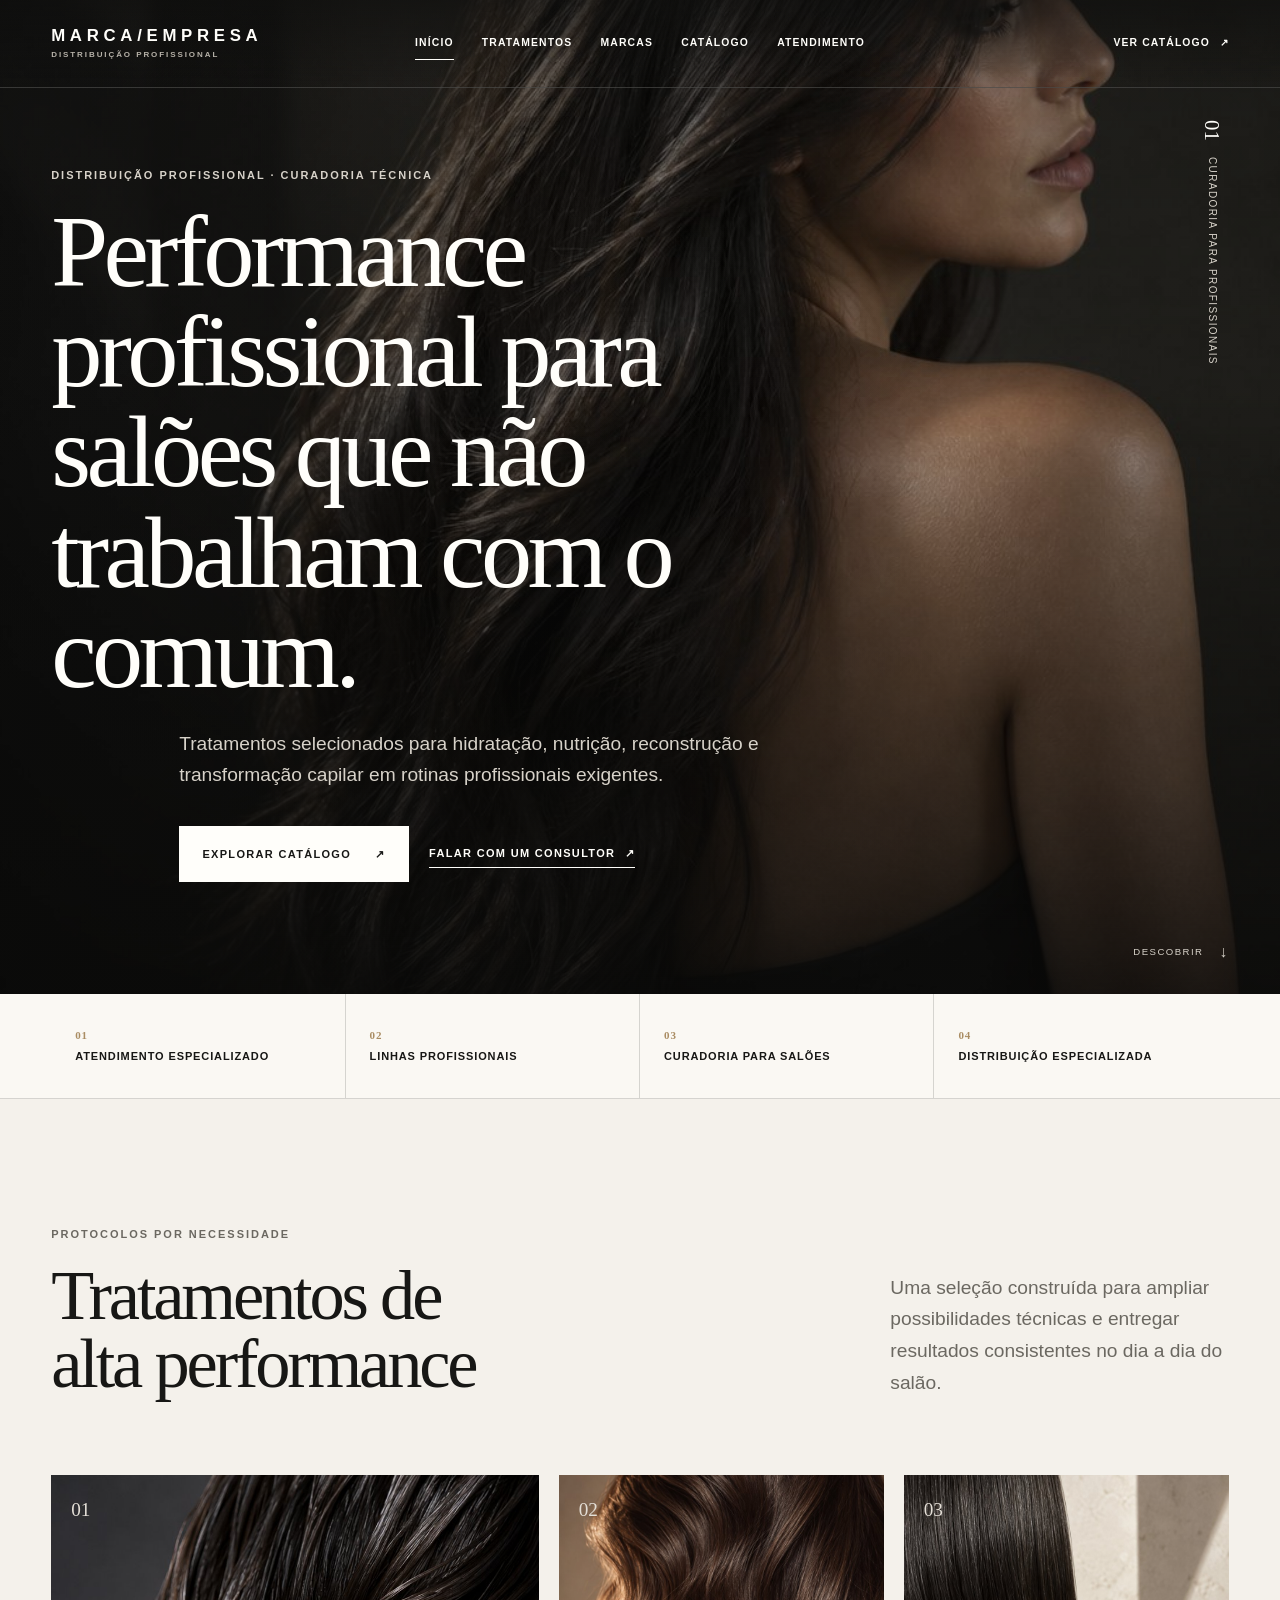
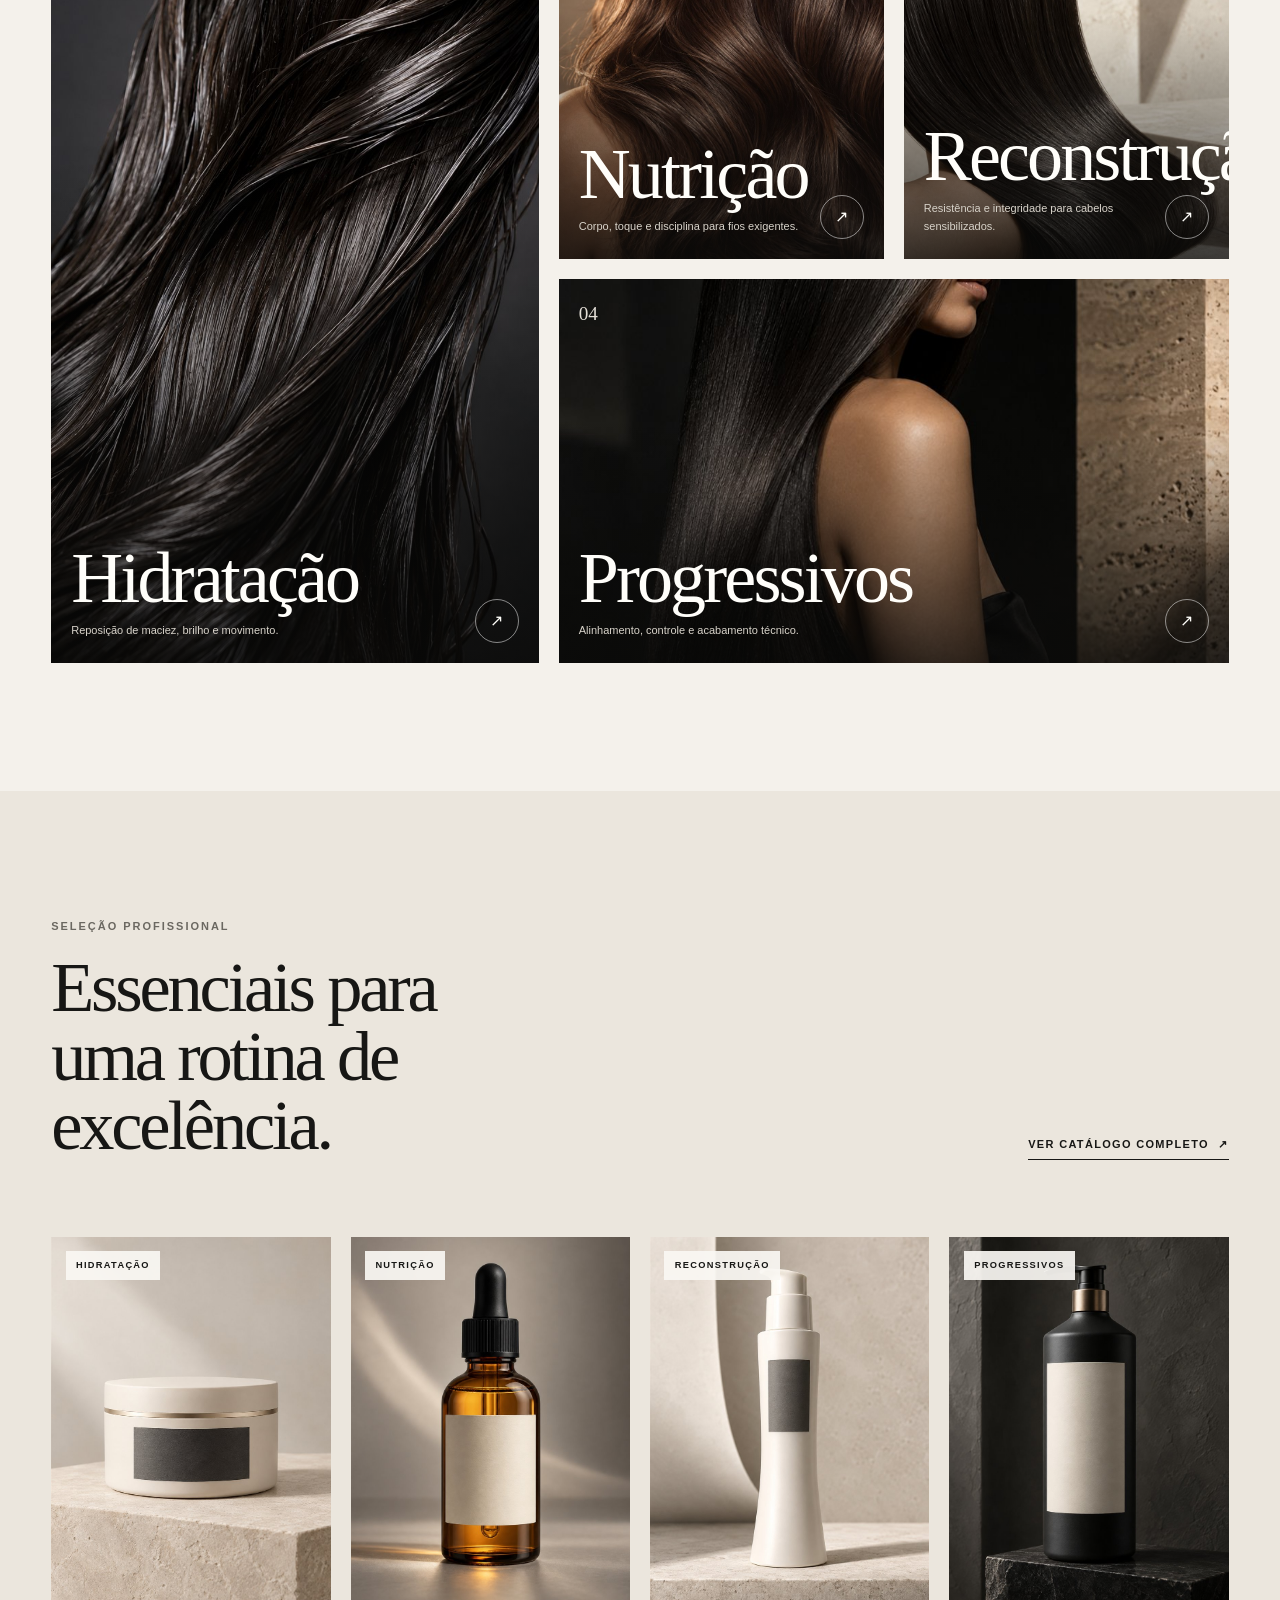
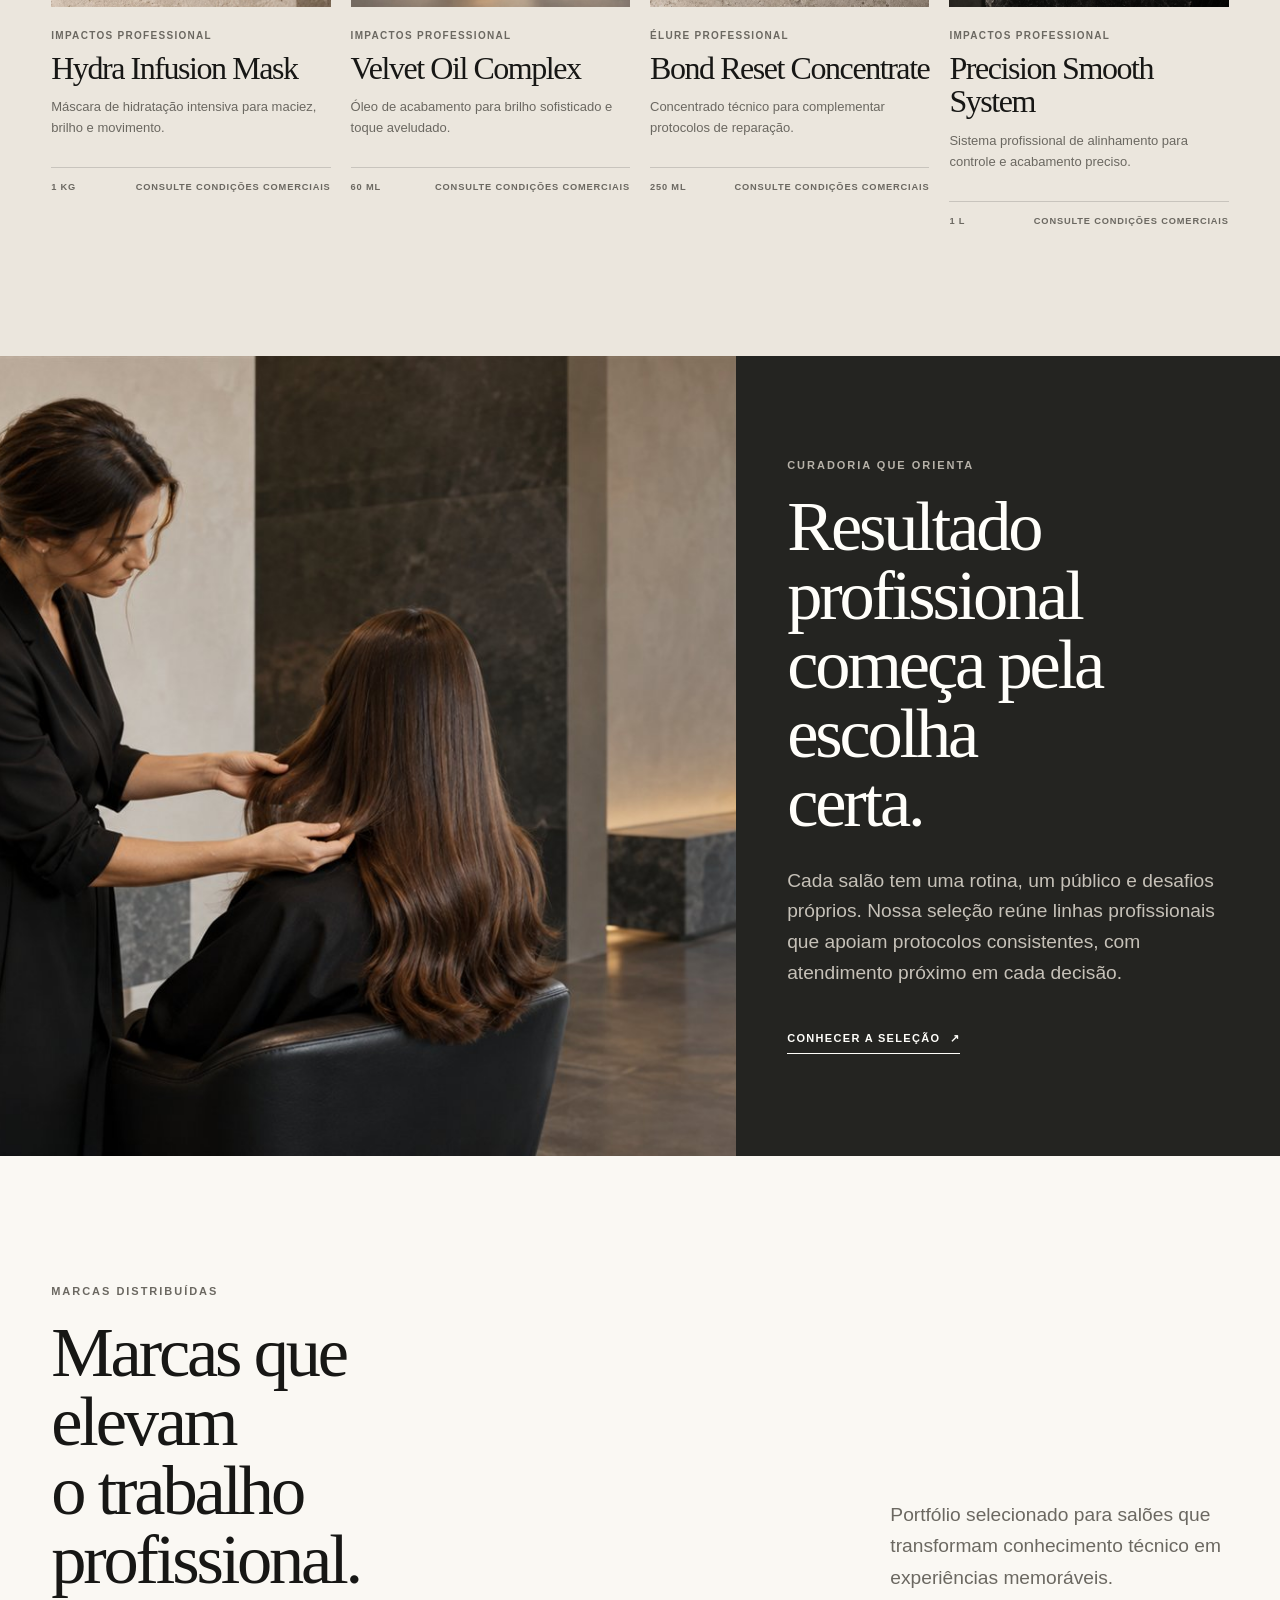
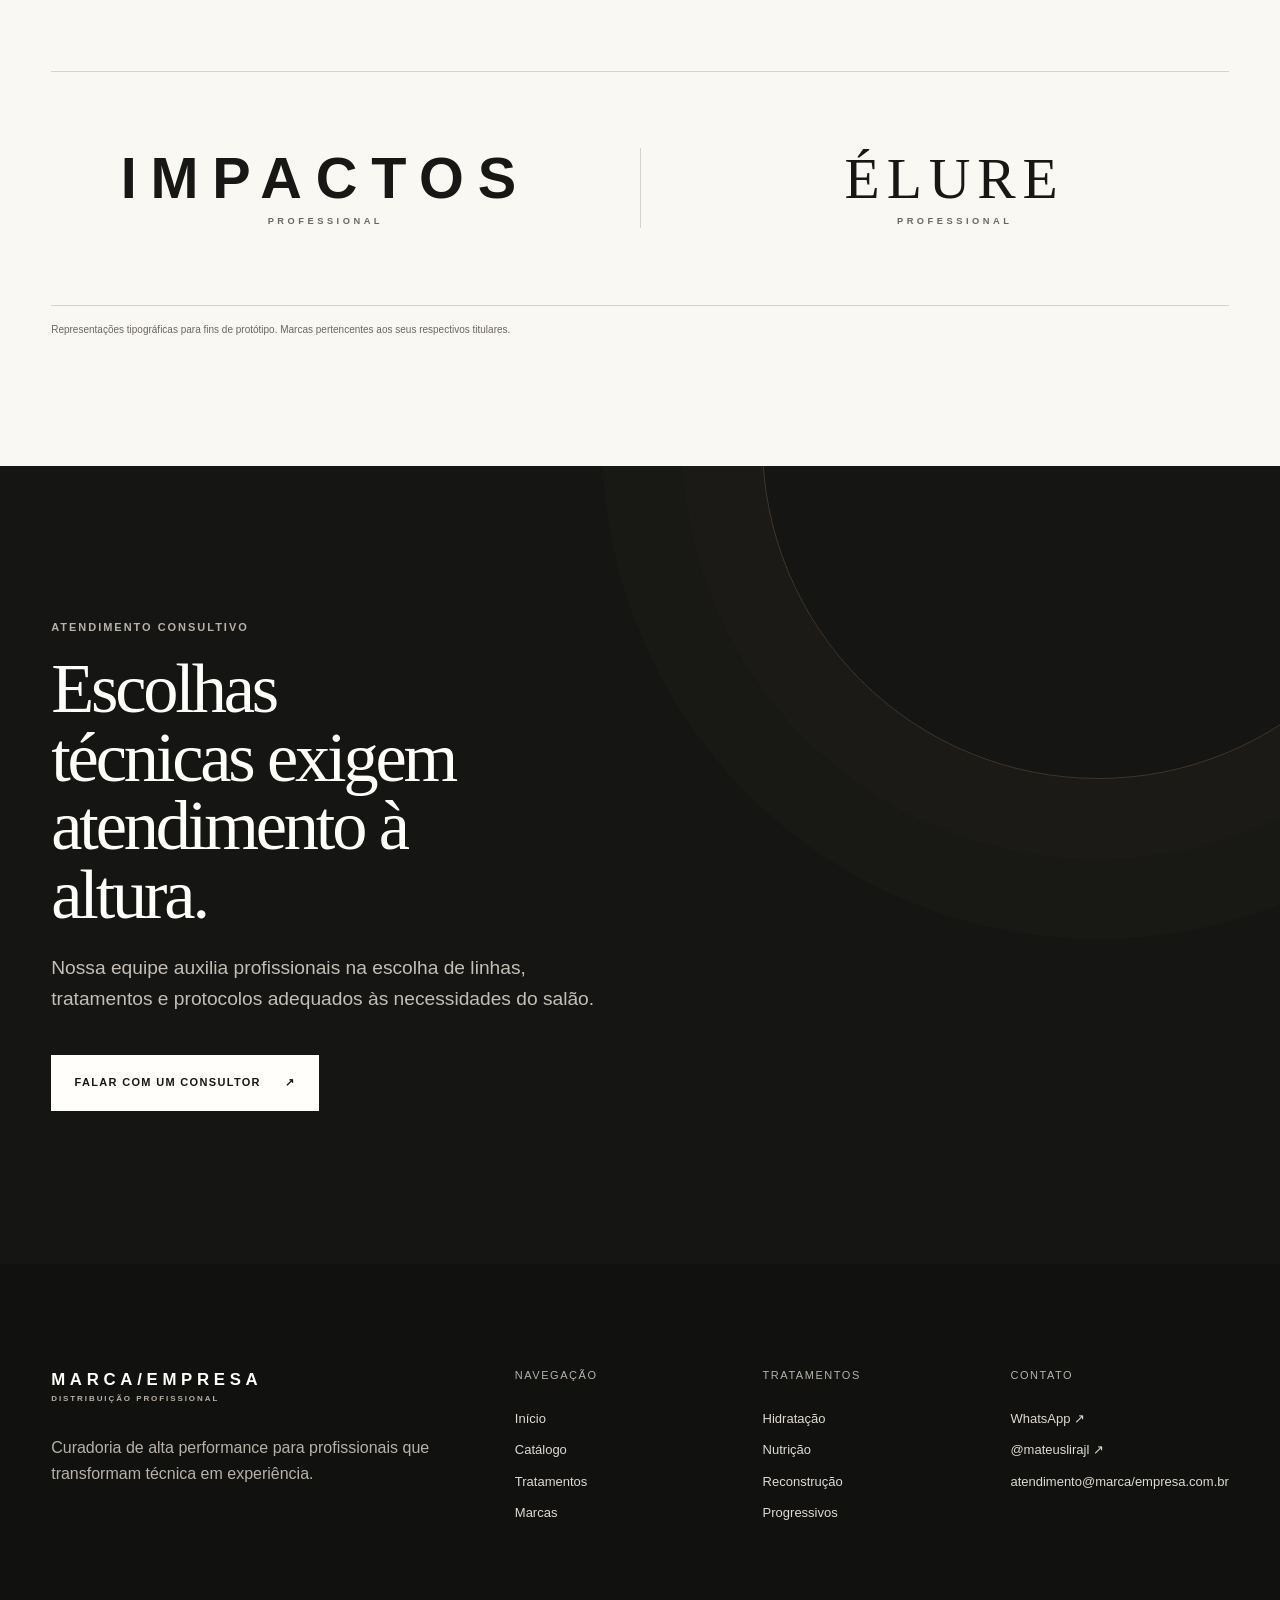
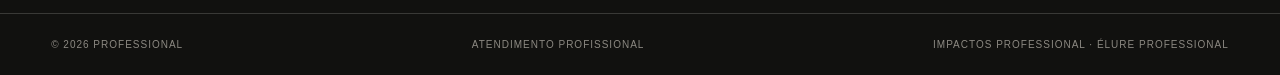
==== index.html @ 64d95f5a "Initial commit" ====
<!doctype html>
<html lang="pt-BR">
  <head>
    <meta charset="utf-8">
    <meta name="viewport" content="width=device-width, initial-scale=1">
    <meta name="description" content="Curadoria e distribuição de tratamentos capilares profissionais para salões de alto padrão.">
    <meta name="theme-color" content="#151513">
    <title>Distribuição Profissional</title>
    <link rel="icon" href="assets/icons/favicon.svg" type="image/svg+xml">
    <link rel="preload" href="assets/images/hero-campaign.jpg" as="image" fetchpriority="high">
    <link rel="stylesheet" href="css/tokens.css">
    <link rel="stylesheet" href="css/base.css">
    <link rel="stylesheet" href="css/layout.css">
    <link rel="stylesheet" href="css/components.css">
    <link rel="stylesheet" href="css/home.css">
  </head>
  <body data-page="home">
    <a class="skip-link" href="#conteudo">Ir para o conteúdo</a>
    <div data-site-header></div>

    <main id="conteudo">
      <section class="hero hero--home" aria-labelledby="hero-title">
        <div class="hero__media" aria-hidden="true">
          <img src="assets/images/hero-campaign.jpg" alt="" width="1200" height="1800" fetchpriority="high">
        </div>
        <div class="hero__shade"></div>
        <div class="container hero__content">
          <p class="eyebrow hero__eyebrow">Distribuição profissional · Curadoria técnica</p>
          <h1 id="hero-title">Performance profissional para salões que não trabalham com o comum.</h1>
          <p class="hero__copy">Tratamentos selecionados para hidratação, nutrição, reconstrução e transformação capilar em rotinas profissionais exigentes.</p>
          <div class="button-group">
            <a class="button button--light" href="catalogo.html">Explorar catálogo <span aria-hidden="true">↗</span></a>
            <a class="text-link text-link--light" href="#" data-whatsapp-link>Falar com um consultor <span aria-hidden="true">↗</span></a>
          </div>
        </div>
        <div class="hero__index" aria-hidden="true"><span>01</span><span>Curadoria para profissionais</span></div>
        <a class="hero__scroll" href="#credibilidade">Descobrir <span aria-hidden="true">↓</span></a>
      </section>

      <section class="trust-strip" id="credibilidade" aria-label="Diferenciais">
        <div class="container trust-strip__grid">
          <p><span>01</span> Atendimento especializado</p>
          <p><span>02</span> Linhas profissionais</p>
          <p><span>03</span> Curadoria para salões</p>
          <p><span>04</span> Distribuição especializada</p>
        </div>
      </section>

      <section class="section treatment-worlds" id="tratamentos" aria-labelledby="treatments-title">
        <div class="container">
          <div class="section-heading reveal">
            <div>
              <p class="eyebrow">Protocolos por necessidade</p>
              <h2 id="treatments-title">Tratamentos de<br>alta performance</h2>
            </div>
            <p>Uma seleção construída para ampliar possibilidades técnicas e entregar resultados consistentes no dia a dia do salão.</p>
          </div>

          <div class="treatment-grid">
            <a class="treatment-card treatment-card--large reveal" href="catalogo.html?categoria=Hidratação">
              <img src="assets/images/treatment-hydration.jpg" alt="Textura de fios escuros hidratados e luminosos" width="900" height="1350" loading="lazy">
              <span class="treatment-card__number">01</span>
              <span class="treatment-card__content"><strong>Hidratação</strong><small>Reposição de maciez, brilho e movimento.</small></span>
              <span class="round-arrow" aria-hidden="true">↗</span>
            </a>
            <a class="treatment-card reveal" href="catalogo.html?categoria=Nutrição">
              <img src="assets/images/treatment-nutrition.jpg" alt="Cabelo castanho com ondas sedosas e brilho sutil" width="900" height="1350" loading="lazy">
              <span class="treatment-card__number">02</span>
              <span class="treatment-card__content"><strong>Nutrição</strong><small>Corpo, toque e disciplina para fios exigentes.</small></span>
              <span class="round-arrow" aria-hidden="true">↗</span>
            </a>
            <a class="treatment-card reveal" href="catalogo.html?categoria=Reconstrução">
              <img src="assets/images/treatment-reconstruction.jpg" alt="Fios escuros em composição precisa e estruturada" width="900" height="1350" loading="lazy">
              <span class="treatment-card__number">03</span>
              <span class="treatment-card__content"><strong>Reconstrução</strong><small>Resistência e integridade para cabelos sensibilizados.</small></span>
              <span class="round-arrow" aria-hidden="true">↗</span>
            </a>
            <a class="treatment-card treatment-card--wide reveal" href="catalogo.html?categoria=Progressivos">
              <img src="assets/images/treatment-smoothing.jpg" alt="Cabelo longo, escuro e perfeitamente alinhado" width="900" height="1350" loading="lazy">
              <span class="treatment-card__number">04</span>
              <span class="treatment-card__content"><strong>Progressivos</strong><small>Alinhamento, controle e acabamento técnico.</small></span>
              <span class="round-arrow" aria-hidden="true">↗</span>
            </a>
          </div>
        </div>
      </section>

      <section class="section section--warm featured-products" aria-labelledby="featured-title">
        <div class="container">
          <div class="section-heading section-heading--inline reveal">
            <div>
              <p class="eyebrow">Seleção profissional</p>
              <h2 id="featured-title">Essenciais para uma rotina de excelência.</h2>
            </div>
            <a class="text-link" href="catalogo.html">Ver catálogo completo <span aria-hidden="true">↗</span></a>
          </div>
          <div class="product-grid product-grid--featured" data-featured-products aria-live="polite"></div>
        </div>
      </section>

      <section class="editorial-section" aria-labelledby="editorial-title">
        <div class="editorial-section__image reveal">
          <img src="assets/images/consultation-editorial.jpg" alt="Profissional avaliando cuidadosamente o cabelo de uma cliente em um salão contemporâneo" width="1500" height="1000" loading="lazy">
        </div>
        <div class="editorial-section__content reveal">
          <p class="eyebrow">Curadoria que orienta</p>
          <h2 id="editorial-title">Resultado profissional começa pela escolha certa.</h2>
          <p>Cada salão tem uma rotina, um público e desafios próprios. Nossa seleção reúne linhas profissionais que apoiam protocolos consistentes, com atendimento próximo em cada decisão.</p>
          <a class="text-link" href="catalogo.html">Conhecer a seleção <span aria-hidden="true">↗</span></a>
        </div>
      </section>

      <section class="section brand-section" id="marcas" aria-labelledby="brands-title">
        <div class="container">
          <div class="section-heading reveal">
            <div>
              <p class="eyebrow">Marcas distribuídas</p>
              <h2 id="brands-title">Marcas que elevam<br>o trabalho profissional.</h2>
            </div>
            <p>Portfólio selecionado para salões que transformam conhecimento técnico em experiências memoráveis.</p>
          </div>
          <div class="brand-list reveal" aria-label="Marcas distribuídas">
            <div class="brand-wordmark"><strong>IMPACTOS</strong><span>Professional</span></div>
            <div class="brand-divider" aria-hidden="true"></div>
            <div class="brand-wordmark brand-wordmark--serif"><strong>ÉLURE</strong><span>Professional</span></div>
          </div>
          <p class="brand-note">Representações tipográficas para fins de protótipo. Marcas pertencentes aos seus respectivos titulares.</p>
        </div>
      </section>

      <section class="consulting-cta" id="atendimento" aria-labelledby="consulting-title">
        <div class="container consulting-cta__inner reveal">
          <p class="eyebrow">Atendimento consultivo</p>
          <h2 id="consulting-title">Escolhas técnicas exigem atendimento à altura.</h2>
          <p>Nossa equipe auxilia profissionais na escolha de linhas, tratamentos e protocolos adequados às necessidades do salão.</p>
          <a class="button button--light" href="#" data-whatsapp-link>Falar com um consultor <span aria-hidden="true">↗</span></a>
        </div>
      </section>
    </main>

    <div data-site-footer></div>
    <script type="module" src="js/home.js"></script>
  </body>
</html>
---- css/tokens.css ----
:root {
  --color-ink: #171715;
  --color-ink-soft: #242421;
  --color-paper: #f4f1eb;
  --color-paper-warm: #ebe6dd;
  --color-surface: #faf8f3;
  --color-white: #fffefa;
  --color-line: rgba(23, 23, 21, 0.16);
  --color-line-dark: rgba(255, 254, 250, 0.17);
  --color-muted: #6b6861;
  --color-muted-light: #b7b2a9;
  --color-accent: #aa8d63;

  --font-display: "Iowan Old Style", "Palatino Linotype", Palatino, Baskerville, "Times New Roman", serif;
  --font-body: Inter, "Helvetica Neue", Helvetica, Arial, sans-serif;

  --container-width: 90rem;
  --container-gutter: clamp(1.25rem, 4vw, 4.5rem);
  --header-height: 4.75rem;
  --section-space: clamp(5.5rem, 10vw, 10rem);

  --text-xs: 0.6875rem;
  --text-sm: 0.8125rem;
  --text-base: 1rem;
  --text-lg: clamp(1.0625rem, 1.5vw, 1.25rem);
  --title-sm: clamp(2.35rem, 5.5vw, 4.75rem);
  --title-lg: clamp(3.35rem, 9.2vw, 8.75rem);

  --radius-sm: 0.125rem;
  --radius-md: 0.25rem;
  --shadow-soft: 0 1.5rem 4rem rgba(21, 20, 17, 0.08);
  --ease: cubic-bezier(0.2, 0.7, 0.2, 1);
  --transition: 320ms var(--ease);
}

@media (min-width: 48rem) {
  :root { --header-height: 5.5rem; }
}
---- css/base.css ----
*,
*::before,
*::after {
  box-sizing: border-box;
}

html {
  scroll-behavior: smooth;
  scroll-padding-top: calc(var(--header-height) + 1rem);
}

body {
  margin: 0;
  min-width: 20rem;
  background: var(--color-paper);
  color: var(--color-ink);
  font-family: var(--font-body);
  font-size: var(--text-base);
  line-height: 1.6;
  text-rendering: optimizeLegibility;
  -webkit-font-smoothing: antialiased;
}

body.menu-is-open {
  overflow: hidden;
}

img,
svg {
  display: block;
  max-width: 100%;
}

img {
  height: auto;
}

a {
  color: inherit;
  text-decoration: none;
}

button,
input,
select {
  color: inherit;
  font: inherit;
}

button,
select {
  cursor: pointer;
}

h1,
h2,
h3,
p {
  margin-block-start: 0;
}

h1,
h2,
h3 {
  font-family: var(--font-display);
  font-weight: 400;
  letter-spacing: -0.045em;
  line-height: 0.98;
}

p:last-child {
  margin-bottom: 0;
}

::selection {
  background: var(--color-accent);
  color: var(--color-white);
}

:focus-visible {
  outline: 2px solid var(--color-accent);
  outline-offset: 4px;
}

.skip-link {
  position: fixed;
  z-index: 1000;
  top: 0.75rem;
  left: 0.75rem;
  padding: 0.75rem 1rem;
  background: var(--color-white);
  color: var(--color-ink);
  font-size: var(--text-sm);
  transform: translateY(-160%);
  transition: transform 180ms ease;
}

.skip-link:focus {
  transform: translateY(0);
}

.sr-only {
  position: absolute;
  width: 1px;
  height: 1px;
  padding: 0;
  margin: -1px;
  overflow: hidden;
  clip: rect(0, 0, 0, 0);
  white-space: nowrap;
  border: 0;
}

[hidden] {
  display: none !important;
}

.eyebrow {
  margin-bottom: 1.15rem;
  color: var(--color-muted);
  font-size: var(--text-xs);
  font-weight: 600;
  letter-spacing: 0.18em;
  line-height: 1.4;
  text-transform: uppercase;
}

.button-group {
  display: flex;
  flex-wrap: wrap;
  align-items: center;
  gap: 1.25rem;
}

.button {
  display: inline-flex;
  min-height: 3.5rem;
  align-items: center;
  justify-content: center;
  gap: 1.5rem;
  padding: 0.95rem 1.4rem;
  border: 1px solid transparent;
  background: transparent;
  font-size: var(--text-xs);
  font-weight: 650;
  letter-spacing: 0.12em;
  line-height: 1.2;
  text-transform: uppercase;
  transition: color var(--transition), background var(--transition), border-color var(--transition), transform var(--transition);
}

.button:hover {
  transform: translateY(-2px);
}

.button--light {
  background: var(--color-white);
  color: var(--color-ink);
}

.button--light:hover {
  background: var(--color-accent);
  color: var(--color-white);
}

.button--dark {
  background: var(--color-ink);
  color: var(--color-white);
}

.button--dark:hover {
  background: var(--color-accent);
}

.button--full {
  width: 100%;
}

.text-link {
  display: inline-flex;
  align-items: center;
  gap: 0.6rem;
  padding-block: 0.4rem;
  border-bottom: 1px solid currentColor;
  font-size: var(--text-xs);
  font-weight: 650;
  letter-spacing: 0.12em;
  line-height: 1.4;
  text-transform: uppercase;
  transition: color var(--transition), gap var(--transition);
}

.text-link:hover {
  color: var(--color-accent);
  gap: 0.9rem;
}

.text-link--light {
  color: var(--color-white);
}

.reveal {
  opacity: 0;
  transform: translateY(1.75rem);
  transition: opacity 800ms var(--ease) var(--reveal-delay, 0ms), transform 800ms var(--ease) var(--reveal-delay, 0ms);
}

.reveal.is-visible {
  opacity: 1;
  transform: none;
}

@media (prefers-reduced-motion: reduce) {
  html { scroll-behavior: auto; }
  *,
  *::before,
  *::after {
    scroll-behavior: auto !important;
    animation-duration: 0.01ms !important;
    animation-iteration-count: 1 !important;
    transition-duration: 0.01ms !important;
  }
  .reveal { opacity: 1; transform: none; }
}
---- css/layout.css ----
.container {
  width: min(100%, var(--container-width));
  margin-inline: auto;
  padding-inline: var(--container-gutter);
}

.section {
  padding-block: var(--section-space);
}

.section--warm {
  background: var(--color-paper-warm);
}

.section-heading {
  display: grid;
  gap: 2rem;
  margin-bottom: clamp(3rem, 6vw, 5.5rem);
}

.section-heading h2 {
  max-width: 13ch;
  margin-bottom: 0;
  font-size: var(--title-sm);
}

.section-heading > p,
.section-heading > div + p {
  max-width: 31rem;
  margin-bottom: 0;
  color: var(--color-muted);
  font-size: var(--text-lg);
  line-height: 1.65;
}

.section-heading--inline .text-link {
  align-self: end;
  justify-self: start;
}

.product-grid {
  display: grid;
  grid-template-columns: minmax(0, 1fr);
  gap: 3rem 1.25rem;
}

.internal-hero {
  padding: calc(var(--header-height) + 4.5rem) 0 4rem;
  background: var(--color-paper-warm);
  border-bottom: 1px solid var(--color-line);
}

.internal-hero__grid {
  display: grid;
  gap: 1.75rem;
}

.internal-hero h1 {
  margin: 0;
  font-size: clamp(3.8rem, 12vw, 8.8rem);
}

.internal-hero h1 em {
  font-weight: 400;
}

.internal-hero__grid > p:last-child {
  max-width: 34rem;
  color: var(--color-muted);
  font-size: var(--text-lg);
}

@media (min-width: 40rem) {
  .product-grid { grid-template-columns: repeat(2, minmax(0, 1fr)); }
}

@media (min-width: 64rem) {
  .section-heading {
    grid-template-columns: minmax(0, 1.55fr) minmax(18rem, 0.65fr);
    align-items: end;
  }

  .section-heading--inline {
    grid-template-columns: minmax(0, 1fr) auto;
  }

  .section-heading--inline .text-link {
    justify-self: end;
  }

  .internal-hero {
    padding-top: calc(var(--header-height) + 6rem);
    padding-bottom: 5.5rem;
  }

  .internal-hero__grid {
    grid-template-columns: 0.35fr 1.2fr 0.7fr;
    align-items: end;
  }

  .internal-hero .eyebrow {
    align-self: start;
    padding-top: 0.75rem;
  }
}
---- css/components.css ----
.site-header {
  position: fixed;
  z-index: 100;
  inset: 0 0 auto;
  height: var(--header-height);
  border-bottom: 1px solid var(--color-line);
  background: rgba(244, 241, 235, 0.94);
  backdrop-filter: blur(16px);
  transition: height var(--transition), background var(--transition), color var(--transition), border-color var(--transition);
}

.site-header__inner {
  display: grid;
  width: min(100%, var(--container-width));
  height: 100%;
  margin-inline: auto;
  padding-inline: var(--container-gutter);
  grid-template-columns: 1fr auto;
  align-items: center;
}

.brand {
  position: relative;
  z-index: 2;
  display: inline-flex;
  width: max-content;
  flex-direction: column;
  color: inherit;
  line-height: 1;
}

.brand strong {
  font-size: 1.05rem;
  font-weight: 650;
  letter-spacing: 0.28em;
}

.brand span {
  margin-top: 0.42rem;
  color: var(--color-muted);
  font-size: 0.5rem;
  font-weight: 600;
  letter-spacing: 0.24em;
  text-transform: uppercase;
  transition: color var(--transition);
}

.site-nav,
.header-cta {
  display: none;
}

.menu-toggle {
  position: relative;
  z-index: 2;
  display: grid;
  width: 2.75rem;
  height: 2.75rem;
  padding: 0;
  border: 0;
  background: none;
  place-items: center;
}

.menu-toggle span {
  position: absolute;
  width: 1.5rem;
  height: 1px;
  background: currentColor;
  transition: transform var(--transition), top var(--transition);
}

.menu-toggle span:first-child { top: 1.05rem; }
.menu-toggle span:last-child { top: 1.65rem; }
.menu-open .menu-toggle span:first-child { top: 1.375rem; transform: rotate(45deg); }
.menu-open .menu-toggle span:last-child { top: 1.375rem; transform: rotate(-45deg); }

.mobile-menu {
  position: fixed;
  z-index: 1;
  inset: 0;
  display: flex;
  visibility: hidden;
  min-height: 100dvh;
  padding: calc(var(--header-height) + 3rem) var(--container-gutter) 2rem;
  flex-direction: column;
  justify-content: space-between;
  background: var(--color-ink);
  color: var(--color-white);
  opacity: 0;
  transform: translateY(-1rem);
  transition: opacity var(--transition), transform var(--transition), visibility var(--transition);
}

.menu-open .mobile-menu {
  visibility: visible;
  opacity: 1;
  transform: none;
}

.menu-open {
  color: var(--color-white);
  border-color: var(--color-line-dark);
  background: var(--color-ink);
}

.menu-open .brand span { color: var(--color-muted-light); }

.mobile-menu nav {
  display: flex;
  flex-direction: column;
}

.mobile-menu nav a {
  padding-block: 0.75rem;
  font-family: var(--font-display);
  font-size: clamp(2.5rem, 11vw, 4.5rem);
  letter-spacing: -0.04em;
  line-height: 1;
}

.mobile-menu nav a[aria-current="page"] {
  color: var(--color-accent);
}

.mobile-menu__footer {
  display: flex;
  padding-top: 2rem;
  border-top: 1px solid var(--color-line-dark);
  align-items: center;
  justify-content: space-between;
  gap: 1rem;
  color: var(--color-muted-light);
  font-size: var(--text-xs);
  letter-spacing: 0.08em;
  text-transform: uppercase;
}

.mobile-menu__footer p { margin: 0; }
.mobile-menu__footer a { color: var(--color-white); }

body[data-page="home"] .site-header:not(.is-scrolled):not(.menu-open) {
  color: var(--color-white);
  border-color: var(--color-line-dark);
  background: linear-gradient(to bottom, rgba(15, 15, 14, 0.62), transparent);
  backdrop-filter: none;
}

body[data-page="home"] .site-header:not(.is-scrolled):not(.menu-open) .brand span {
  color: var(--color-muted-light);
}

.site-footer {
  padding-top: clamp(4.5rem, 8vw, 7.5rem);
  background: #11110f;
  color: var(--color-white);
}

.site-footer__top {
  display: grid;
  gap: 3.5rem 2rem;
  padding-bottom: clamp(4rem, 7vw, 6rem);
}

.brand--footer span { color: var(--color-muted-light); }

.site-footer__brand > p {
  max-width: 25rem;
  margin-top: 2rem;
  color: var(--color-muted-light);
}

.site-footer__column {
  display: flex;
  flex-direction: column;
  align-items: flex-start;
  gap: 0.65rem;
}

.site-footer__column p {
  margin-bottom: 0.9rem;
  color: var(--color-muted-light);
  font-size: var(--text-xs);
  letter-spacing: 0.14em;
  text-transform: uppercase;
}

.site-footer__column a {
  color: #dedad2;
  font-size: var(--text-sm);
  transition: color var(--transition);
}

.site-footer__column a:hover { color: var(--color-accent); }

.site-footer__bottom {
  display: flex;
  padding-block: 1.4rem;
  border-top: 1px solid var(--color-line-dark);
  flex-wrap: wrap;
  justify-content: space-between;
  gap: 0.75rem 2rem;
  color: #8c8982;
  font-size: 0.625rem;
  letter-spacing: 0.1em;
  text-transform: uppercase;
}

.product-card {
  min-width: 0;
}

.product-card__image {
  position: relative;
  display: block;
  overflow: hidden;
  aspect-ratio: 4 / 5.3;
  background: #ded9cf;
}

.product-card__image img {
  width: 100%;
  height: 100%;
  object-fit: cover;
  transition: transform 900ms var(--ease), filter 600ms var(--ease);
}

.product-card:hover .product-card__image img {
  transform: scale(1.025);
  filter: saturate(0.92);
}

.product-card__category {
  position: absolute;
  top: 0.9rem;
  left: 0.9rem;
  padding: 0.45rem 0.65rem;
  background: rgba(250, 248, 243, 0.92);
  font-size: 0.58rem;
  font-weight: 650;
  letter-spacing: 0.14em;
  text-transform: uppercase;
}

.product-card__view {
  position: absolute;
  inset: auto 1rem 1rem auto;
  padding: 0.65rem 0.8rem;
  background: var(--color-ink);
  color: var(--color-white);
  font-size: 0.58rem;
  font-weight: 650;
  letter-spacing: 0.12em;
  opacity: 0;
  transform: translateY(0.5rem);
  text-transform: uppercase;
  transition: opacity var(--transition), transform var(--transition);
}

.product-card:hover .product-card__view,
.product-card__image:focus-visible .product-card__view {
  opacity: 1;
  transform: none;
}

.product-card__body {
  padding-top: 1.3rem;
}

.product-card__brand {
  margin-bottom: 0.5rem;
  color: var(--color-muted);
  font-size: 0.625rem;
  font-weight: 650;
  letter-spacing: 0.13em;
  text-transform: uppercase;
}

.product-card h3 {
  margin-bottom: 0.75rem;
  font-size: clamp(1.55rem, 3vw, 2rem);
  line-height: 1.05;
}

.product-card h3 a {
  background-image: linear-gradient(currentColor, currentColor);
  background-position: 0 100%;
  background-repeat: no-repeat;
  background-size: 0 1px;
  transition: background-size var(--transition);
}

.product-card h3 a:hover { background-size: 100% 1px; }

.product-card__description {
  max-width: 29rem;
  margin-bottom: 1rem;
  color: var(--color-muted);
  font-size: var(--text-sm);
  line-height: 1.6;
}

.product-card__meta {
  display: flex;
  padding-top: 0.8rem;
  border-top: 1px solid var(--color-line);
  align-items: flex-start;
  justify-content: space-between;
  gap: 0.75rem;
  color: var(--color-muted);
  font-size: 0.58rem;
  font-weight: 600;
  letter-spacing: 0.09em;
  line-height: 1.4;
  text-transform: uppercase;
}

.product-card__meta span:last-child { text-align: right; }

@media (min-width: 48rem) {
  .site-footer__top {
    grid-template-columns: minmax(16rem, 2fr) repeat(3, 1fr);
  }
}

@media (min-width: 64rem) {
  .site-header__inner {
    grid-template-columns: minmax(13rem, 1fr) auto minmax(13rem, 1fr);
  }

  .site-nav {
    display: flex;
    align-items: center;
    gap: clamp(1.4rem, 2.2vw, 2.5rem);
  }

  .site-nav a,
  .header-cta {
    position: relative;
    font-size: 0.65rem;
    font-weight: 650;
    letter-spacing: 0.11em;
    text-transform: uppercase;
  }

  .site-nav a::after {
    position: absolute;
    right: 0;
    bottom: -0.5rem;
    left: 0;
    height: 1px;
    background: currentColor;
    content: '';
    transform: scaleX(0);
    transform-origin: right;
    transition: transform var(--transition);
  }

  .site-nav a:hover::after,
  .site-nav a[aria-current="page"]::after {
    transform: scaleX(1);
    transform-origin: left;
  }

  .header-cta {
    display: inline-flex;
    justify-self: end;
    align-items: center;
    gap: 0.6rem;
  }

  .menu-toggle,
  .mobile-menu { display: none; }

  .product-grid { grid-template-columns: repeat(3, minmax(0, 1fr)); }
  .product-grid--featured { grid-template-columns: repeat(4, minmax(0, 1fr)); }
  .product-card--compact .product-card__description { min-height: 4.15em; }
}

@media (hover: none) {
  .product-card__view {
    opacity: 1;
    transform: none;
  }
}
---- css/home.css ----
.hero--home {
  position: relative;
  display: flex;
  overflow: hidden;
  min-height: max(45rem, 100svh);
  align-items: flex-end;
  background: #171715;
  color: var(--color-white);
}

.hero__media,
.hero__shade {
  position: absolute;
  inset: 0;
}

.hero__media img {
  width: 100%;
  height: 100%;
  object-fit: cover;
  object-position: 64% center;
  animation: hero-arrive 1.6s var(--ease) both;
}

.hero__shade {
  background:
    linear-gradient(to top, rgba(10, 10, 9, 0.86) 0%, rgba(10, 10, 9, 0.15) 62%, rgba(10, 10, 9, 0.3) 100%),
    linear-gradient(to right, rgba(9, 9, 8, 0.72), transparent 75%);
}

.hero__content {
  position: relative;
  z-index: 1;
  padding-top: calc(var(--header-height) + 5rem);
  padding-bottom: 7.5rem;
}

.hero__eyebrow {
  color: #d7d2c9;
  animation: hero-copy-arrive 900ms 150ms var(--ease) both;
}

.hero h1 {
  max-width: 13.5ch;
  margin-bottom: 1.6rem;
  font-size: clamp(3.35rem, 8vw, 7.5rem);
  animation: hero-copy-arrive 1s 220ms var(--ease) both;
}

.hero__copy {
  max-width: 37rem;
  margin-bottom: 2.2rem;
  color: #d7d2c9;
  font-size: var(--text-lg);
  line-height: 1.6;
  animation: hero-copy-arrive 1s 300ms var(--ease) both;
}

.hero .button-group {
  animation: hero-copy-arrive 1s 380ms var(--ease) both;
}

.hero__index {
  position: absolute;
  z-index: 1;
  top: calc(var(--header-height) + 2rem);
  right: var(--container-gutter);
  display: none;
  align-items: center;
  gap: 1rem;
  color: #d7d2c9;
  font-size: 0.625rem;
  letter-spacing: 0.14em;
  text-transform: uppercase;
  writing-mode: vertical-rl;
}

.hero__index span:first-child {
  color: var(--color-white);
  font-family: var(--font-display);
  font-size: 1.3rem;
  letter-spacing: 0;
}

.hero__scroll {
  position: absolute;
  z-index: 2;
  right: var(--container-gutter);
  bottom: 1.8rem;
  display: none;
  align-items: center;
  gap: 1rem;
  color: #d7d2c9;
  font-size: 0.6rem;
  letter-spacing: 0.15em;
  text-transform: uppercase;
}

.hero__scroll span { font-size: 1rem; }

.trust-strip {
  border-bottom: 1px solid var(--color-line);
  background: var(--color-surface);
}

.trust-strip__grid {
  display: grid;
  grid-template-columns: repeat(2, minmax(0, 1fr));
}

.trust-strip p {
  display: flex;
  min-height: 5.5rem;
  margin: 0;
  padding: 1rem;
  border-right: 1px solid var(--color-line);
  border-bottom: 1px solid var(--color-line);
  flex-direction: column;
  justify-content: center;
  gap: 0.35rem;
  font-size: var(--text-xs);
  font-weight: 600;
  letter-spacing: 0.08em;
  line-height: 1.4;
  text-transform: uppercase;
}

.trust-strip p:nth-child(even) { border-right: 0; }
.trust-strip p:nth-last-child(-n + 2) { border-bottom: 0; }
.trust-strip p span { color: var(--color-accent); font-family: var(--font-display); }

.treatment-grid {
  display: grid;
  gap: 1.25rem;
}

.treatment-card {
  position: relative;
  display: block;
  overflow: hidden;
  min-height: 28rem;
  color: var(--color-white);
}

.treatment-card::after {
  position: absolute;
  inset: 0;
  background: linear-gradient(to top, rgba(10, 10, 9, 0.78), transparent 64%);
  content: '';
}

.treatment-card img {
  width: 100%;
  height: 100%;
  object-fit: cover;
  transition: transform 1s var(--ease), filter 700ms var(--ease);
}

.treatment-card:hover img { transform: scale(1.035); filter: saturate(0.82); }

.treatment-card__number {
  position: absolute;
  z-index: 2;
  top: 1.25rem;
  left: 1.25rem;
  color: #e4dfd7;
  font-family: var(--font-display);
  font-size: var(--text-lg);
}

.treatment-card__content {
  position: absolute;
  z-index: 2;
  right: 4.5rem;
  bottom: 1.5rem;
  left: 1.25rem;
  display: flex;
  flex-direction: column;
  gap: 0.5rem;
}

.treatment-card__content strong {
  font-family: var(--font-display);
  font-size: clamp(2.2rem, 6vw, 4.5rem);
  font-weight: 400;
  letter-spacing: -0.04em;
  line-height: 1;
}

.treatment-card__content small {
  max-width: 22rem;
  color: #d8d3ca;
  font-size: var(--text-xs);
}

.round-arrow {
  position: absolute;
  z-index: 2;
  right: 1.25rem;
  bottom: 1.25rem;
  display: grid;
  width: 2.75rem;
  aspect-ratio: 1;
  border: 1px solid rgba(255, 255, 255, 0.5);
  border-radius: 50%;
  place-items: center;
  transition: color var(--transition), background var(--transition), transform var(--transition);
}

.treatment-card:hover .round-arrow {
  background: var(--color-white);
  color: var(--color-ink);
  transform: rotate(45deg);
}

.editorial-section {
  display: grid;
  background: var(--color-ink-soft);
  color: var(--color-white);
}

.editorial-section__image {
  min-height: 28rem;
}

.editorial-section__image img {
  width: 100%;
  height: 100%;
  object-fit: cover;
}

.editorial-section__content {
  display: flex;
  padding: clamp(4rem, 8vw, 8rem) var(--container-gutter);
  flex-direction: column;
  align-items: flex-start;
  justify-content: center;
}

.editorial-section__content .eyebrow { color: var(--color-muted-light); }

.editorial-section__content h2 {
  max-width: 9ch;
  margin-bottom: 1.8rem;
  font-size: var(--title-sm);
}

.editorial-section__content > p:not(.eyebrow) {
  max-width: 33rem;
  margin-bottom: 2.25rem;
  color: #c6c1b8;
  font-size: var(--text-lg);
}

.brand-section { background: var(--color-surface); }

.brand-list {
  display: grid;
  padding-block: clamp(3rem, 6vw, 5rem);
  border-top: 1px solid var(--color-line);
  border-bottom: 1px solid var(--color-line);
  align-items: center;
  gap: 2.5rem;
}

.brand-wordmark {
  display: flex;
  flex-direction: column;
  align-items: center;
  line-height: 1;
}

.brand-wordmark strong {
  font-size: clamp(1.7rem, 5vw, 3.6rem);
  font-weight: 700;
  letter-spacing: 0.24em;
}

.brand-wordmark span {
  margin-top: 0.6rem;
  color: var(--color-muted);
  font-size: 0.58rem;
  font-weight: 600;
  letter-spacing: 0.38em;
  text-transform: uppercase;
}

.brand-wordmark--serif strong {
  font-family: var(--font-display);
  font-weight: 400;
  letter-spacing: 0.12em;
}

.brand-divider {
  width: 1px;
  height: 3rem;
  margin-inline: auto;
  background: var(--color-line);
}

.brand-note {
  margin-top: 1rem;
  color: var(--color-muted);
  font-size: 0.625rem;
}

.consulting-cta {
  position: relative;
  overflow: hidden;
  padding-block: clamp(5rem, 12vw, 10rem);
  background: #151513;
  color: var(--color-white);
}

.consulting-cta::before {
  position: absolute;
  top: -45%;
  right: -12%;
  width: min(42rem, 75vw);
  aspect-ratio: 1;
  border: 1px solid rgba(170, 141, 99, 0.28);
  border-radius: 50%;
  box-shadow: 0 0 0 5rem rgba(170, 141, 99, 0.025), 0 0 0 10rem rgba(170, 141, 99, 0.018);
  content: '';
}

.consulting-cta__inner { position: relative; }
.consulting-cta .eyebrow { color: var(--color-muted-light); }

.consulting-cta h2 {
  max-width: 12ch;
  margin-bottom: 1.5rem;
  font-size: var(--title-sm);
}

.consulting-cta p:not(.eyebrow) {
  max-width: 36rem;
  margin-bottom: 2.5rem;
  color: #c4bfb6;
  font-size: var(--text-lg);
}

@keyframes hero-arrive {
  from { opacity: 0; transform: scale(1.04); }
  to { opacity: 1; transform: scale(1); }
}

@keyframes hero-copy-arrive {
  from { opacity: 0; transform: translateY(1.5rem); }
  to { opacity: 1; transform: none; }
}

@media (min-width: 48rem) {
  .hero__content { padding-bottom: 6rem; }
  .hero__copy { margin-left: clamp(2rem, 10vw, 10rem); }
  .hero .button-group { margin-left: clamp(2rem, 10vw, 10rem); }
  .hero__index, .hero__scroll { display: flex; }

  .trust-strip__grid { grid-template-columns: repeat(4, minmax(0, 1fr)); }
  .trust-strip p { min-height: 6.5rem; padding-inline: 1.5rem; border-bottom: 0; }
  .trust-strip p:nth-child(even) { border-right: 1px solid var(--color-line); }
  .trust-strip p:last-child { border-right: 0; }

  .treatment-grid {
    grid-template-columns: repeat(2, minmax(0, 1fr));
    grid-auto-rows: 22rem;
  }
  .treatment-card { min-height: 0; }
  .treatment-card--large { grid-row: span 2; }
  .treatment-card--wide { grid-column: 2; }

  .editorial-section { grid-template-columns: minmax(0, 1.15fr) minmax(25rem, 0.85fr); }
  .editorial-section__image { min-height: 47rem; }

  .brand-list { grid-template-columns: 1fr auto 1fr; }
  .brand-divider { height: 5rem; }
}

@media (min-width: 75rem) {
  .hero__content { padding-bottom: 7rem; }
  .treatment-grid { grid-template-columns: 1.2fr 0.8fr 0.8fr; grid-auto-rows: 24rem; }
  .treatment-card--large { grid-row: span 2; }
  .treatment-card--wide { grid-column: 2 / span 2; }
}

@media (prefers-reduced-motion: reduce) {
  .hero__media img,
  .hero__eyebrow,
  .hero h1,
  .hero__copy,
  .hero .button-group { animation: none; }
}
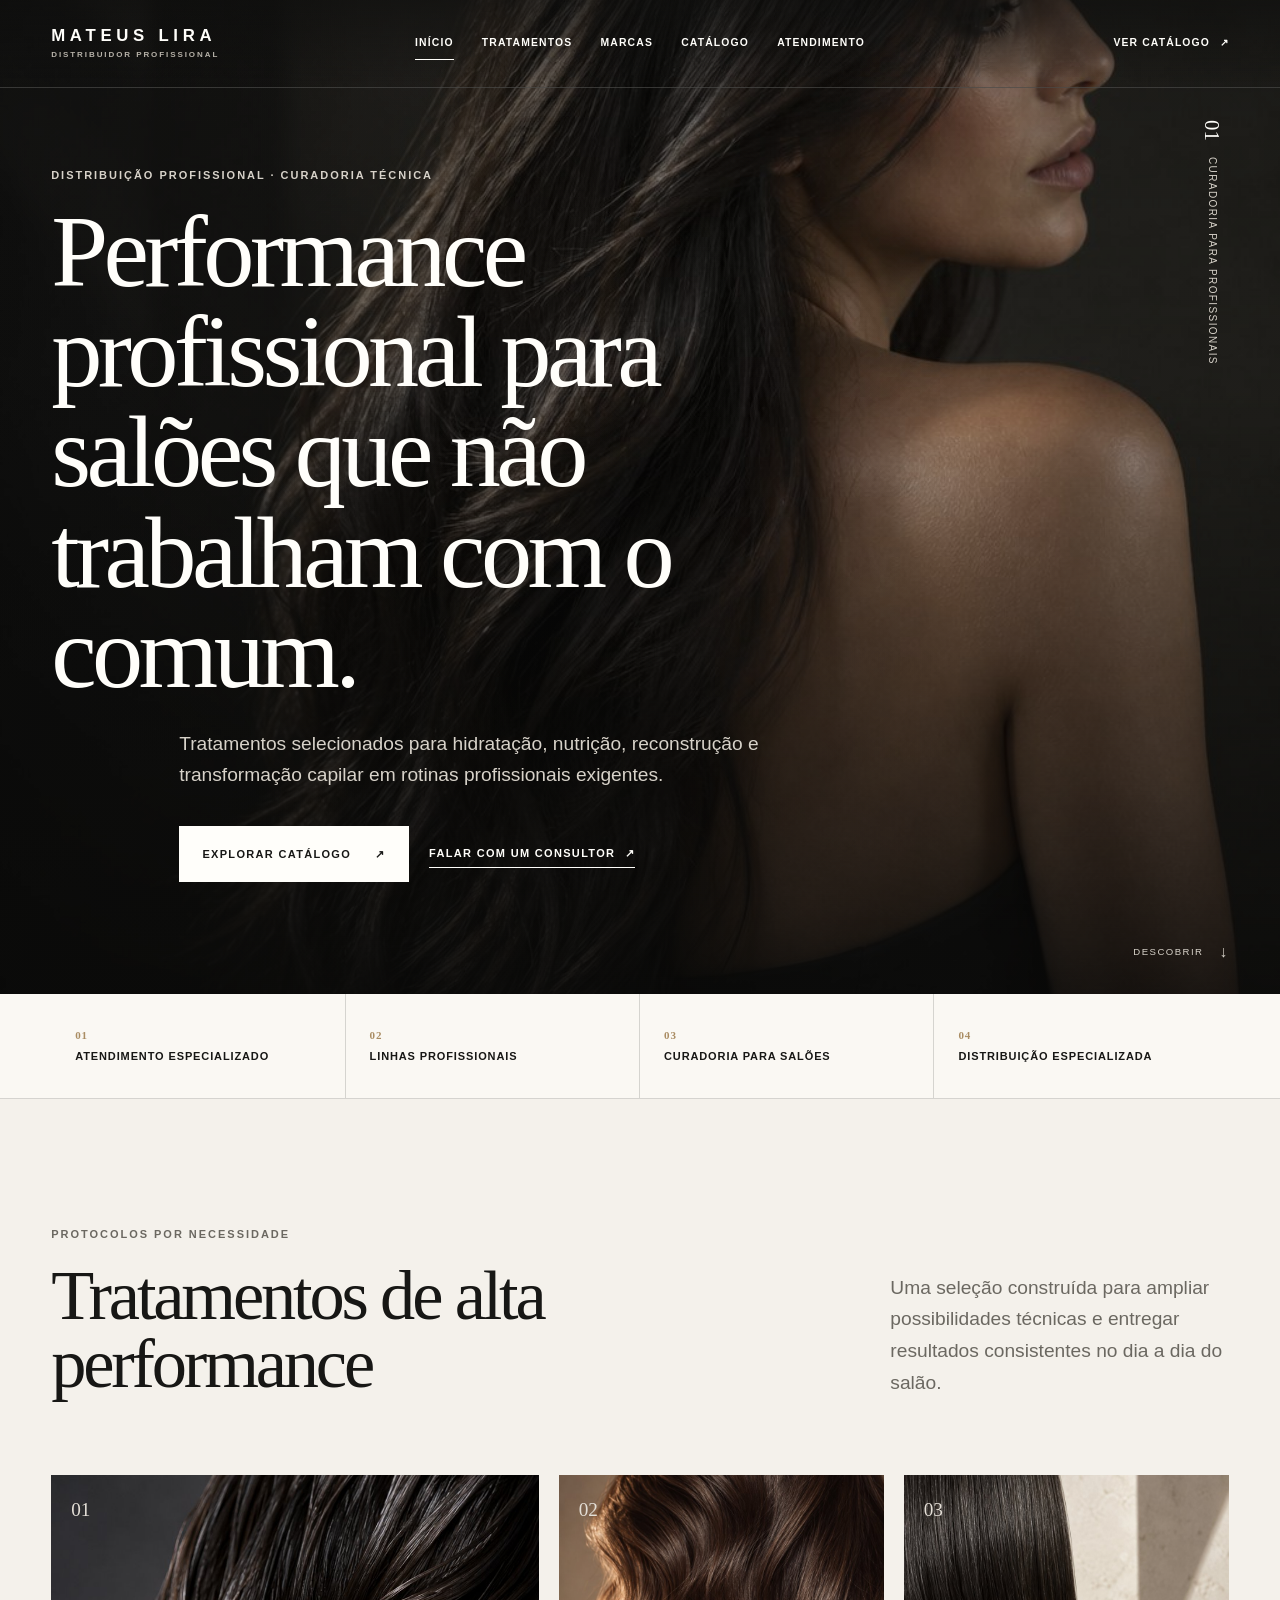
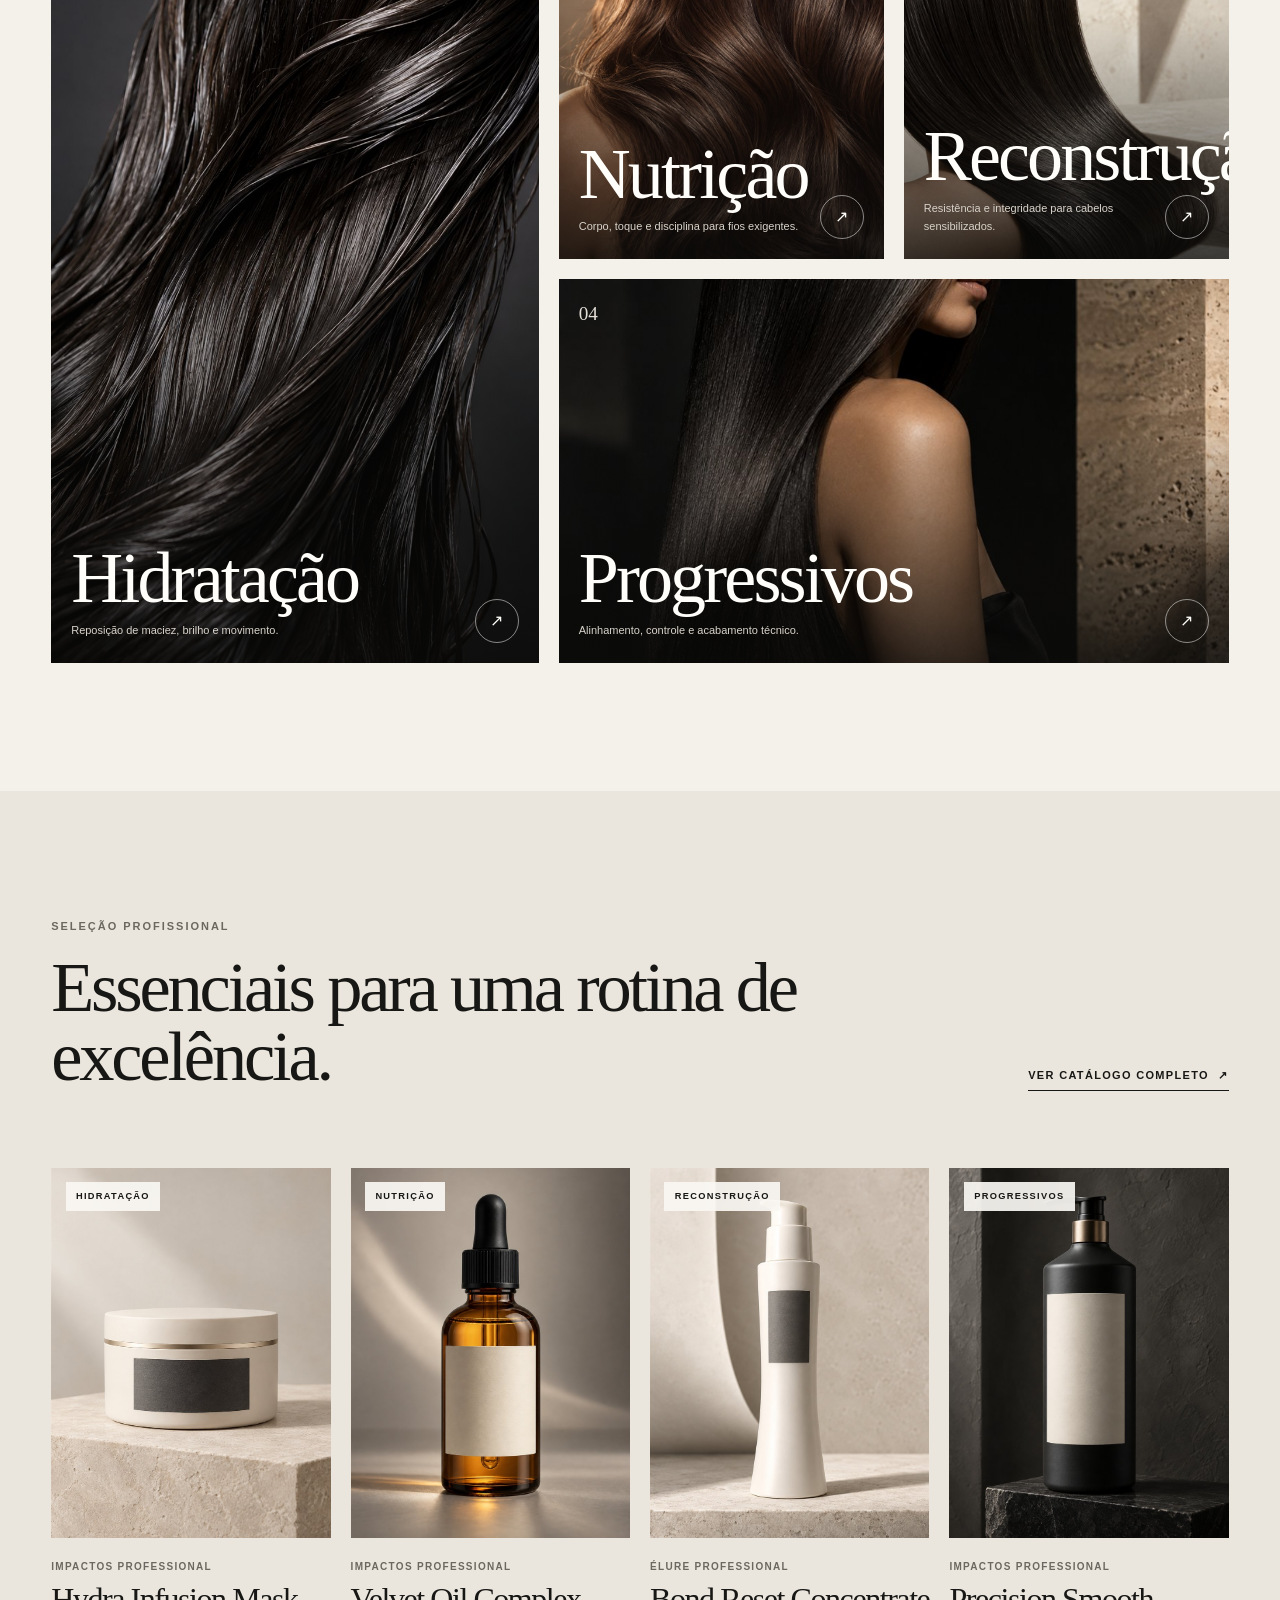
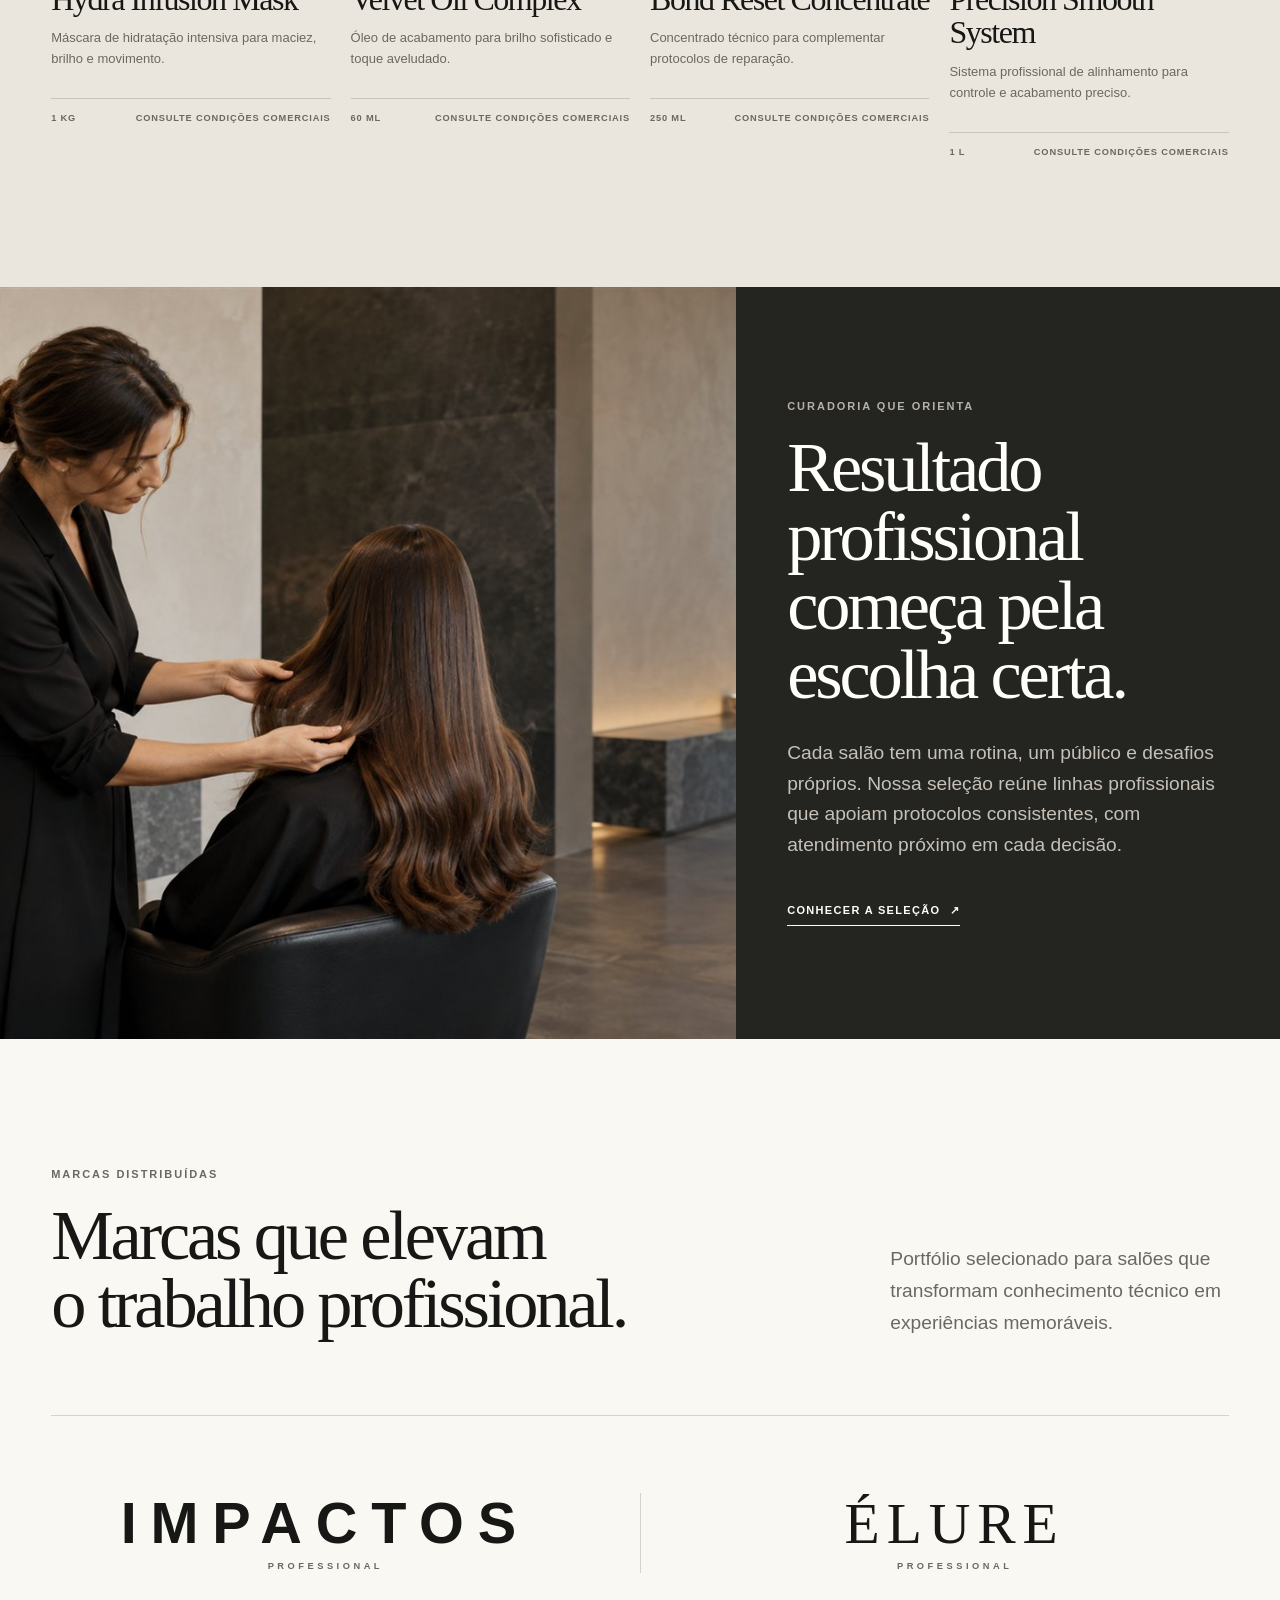
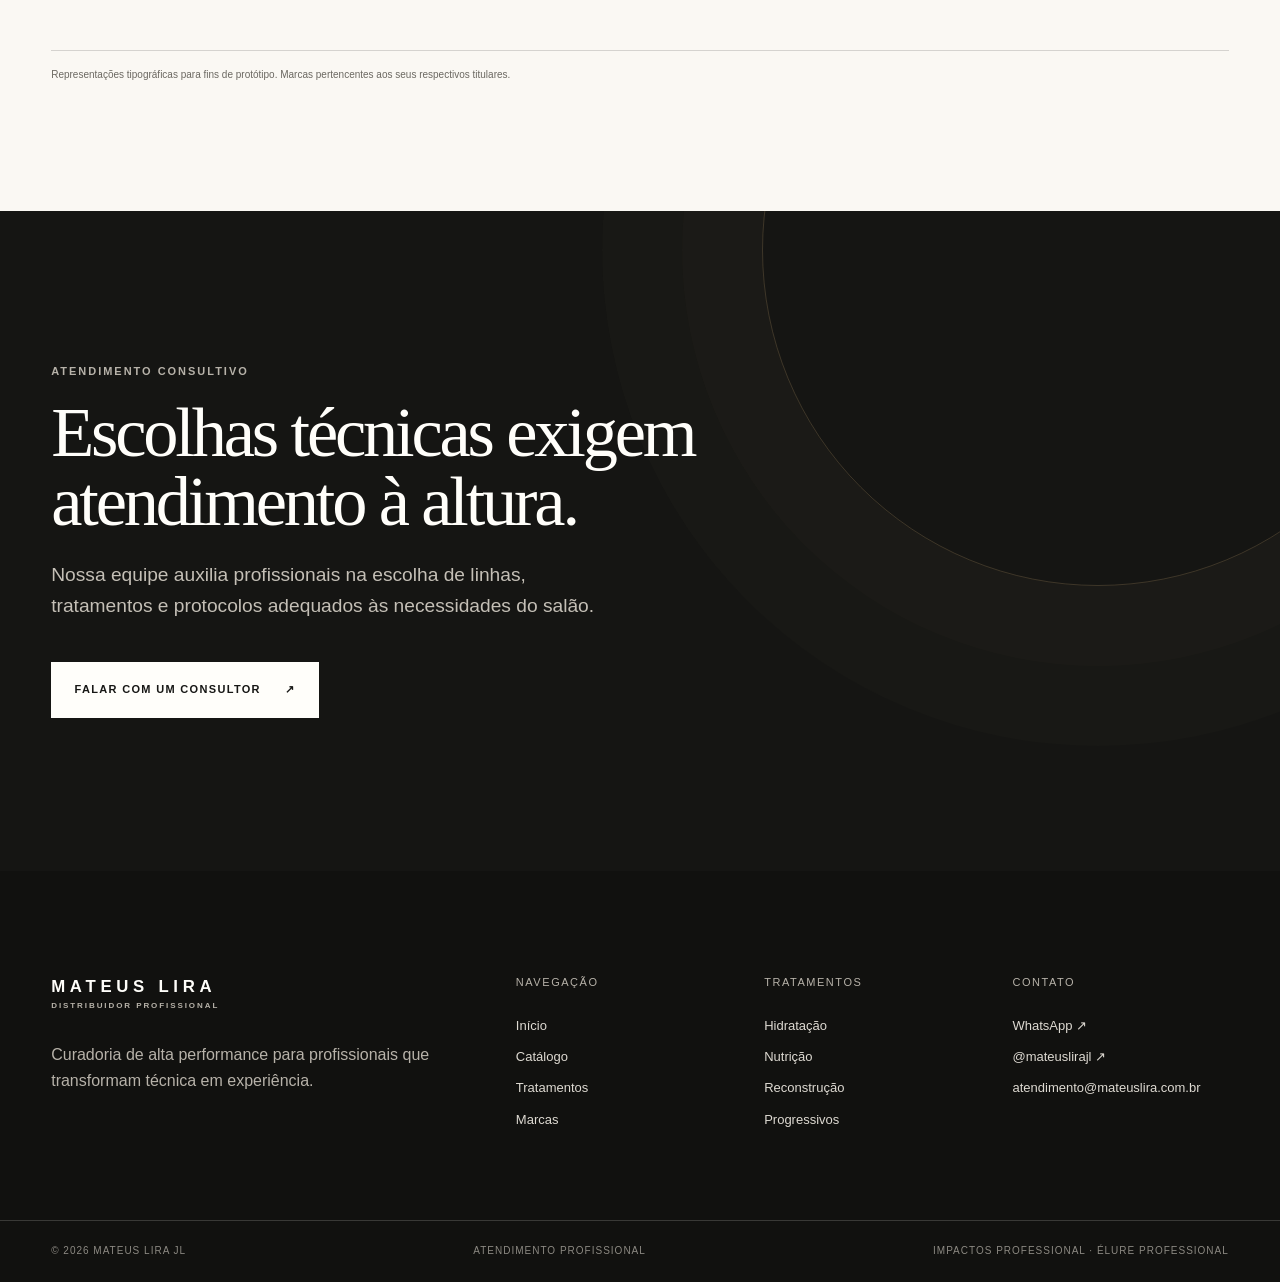
==== commit 24311df5: "att" ====
--- a/index.html
+++ b/index.html
@@ -51,7 +51,7 @@
           <div class="section-heading reveal">
             <div>
               <p class="eyebrow">Protocolos por necessidade</p>
-              <h2 id="treatments-title">Tratamentos de<br>alta performance</h2>
+              <h2 id="treatments-title">Tratamentos de alta performance</h2>
             </div>
             <p>Uma seleção construída para ampliar possibilidades técnicas e entregar resultados consistentes no dia a dia do salão.</p>
           </div>
--- a/css/layout.css
+++ b/css/layout.css
@@ -19,7 +19,7 @@
 }
 
 .section-heading h2 {
-  max-width: 13ch;
+  max-width: 25ch;
   margin-bottom: 0;
   font-size: var(--title-sm);
 }
--- a/css/components.css
+++ b/css/components.css
@@ -114,7 +114,7 @@
 .mobile-menu nav a {
   padding-block: 0.75rem;
   font-family: var(--font-display);
-  font-size: clamp(2.5rem, 11vw, 4.5rem);
+  font-size: clamp(2.0rem, 7vw, 3.5rem);
   letter-spacing: -0.04em;
   line-height: 1;
 }
--- a/css/home.css
+++ b/css/home.css
@@ -240,7 +240,7 @@
 .editorial-section__content .eyebrow { color: var(--color-muted-light); }
 
 .editorial-section__content h2 {
-  max-width: 9ch;
+  max-width: 25ch;
   margin-bottom: 1.8rem;
   font-size: var(--title-sm);
 }
@@ -328,7 +328,7 @@
 .consulting-cta .eyebrow { color: var(--color-muted-light); }
 
 .consulting-cta h2 {
-  max-width: 12ch;
+  max-width: 25ch;
   margin-bottom: 1.5rem;
   font-size: var(--title-sm);
 }
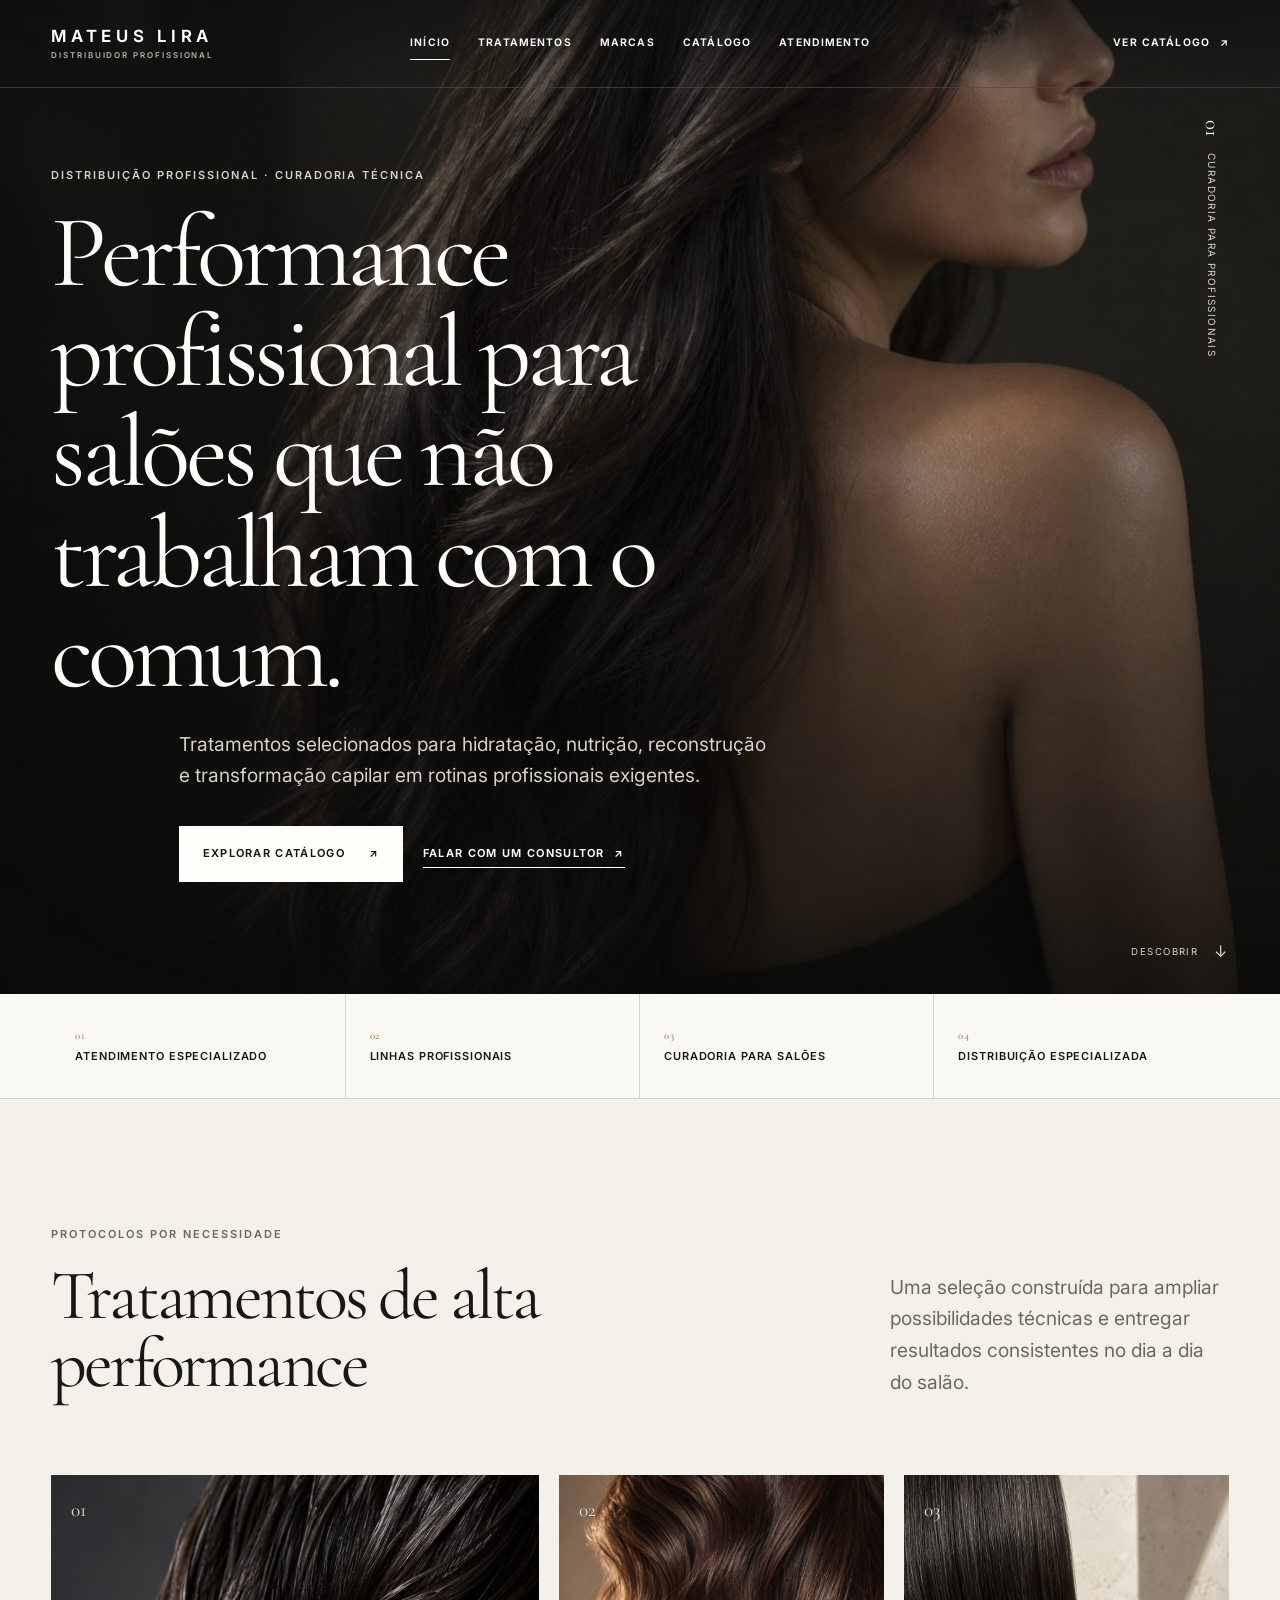
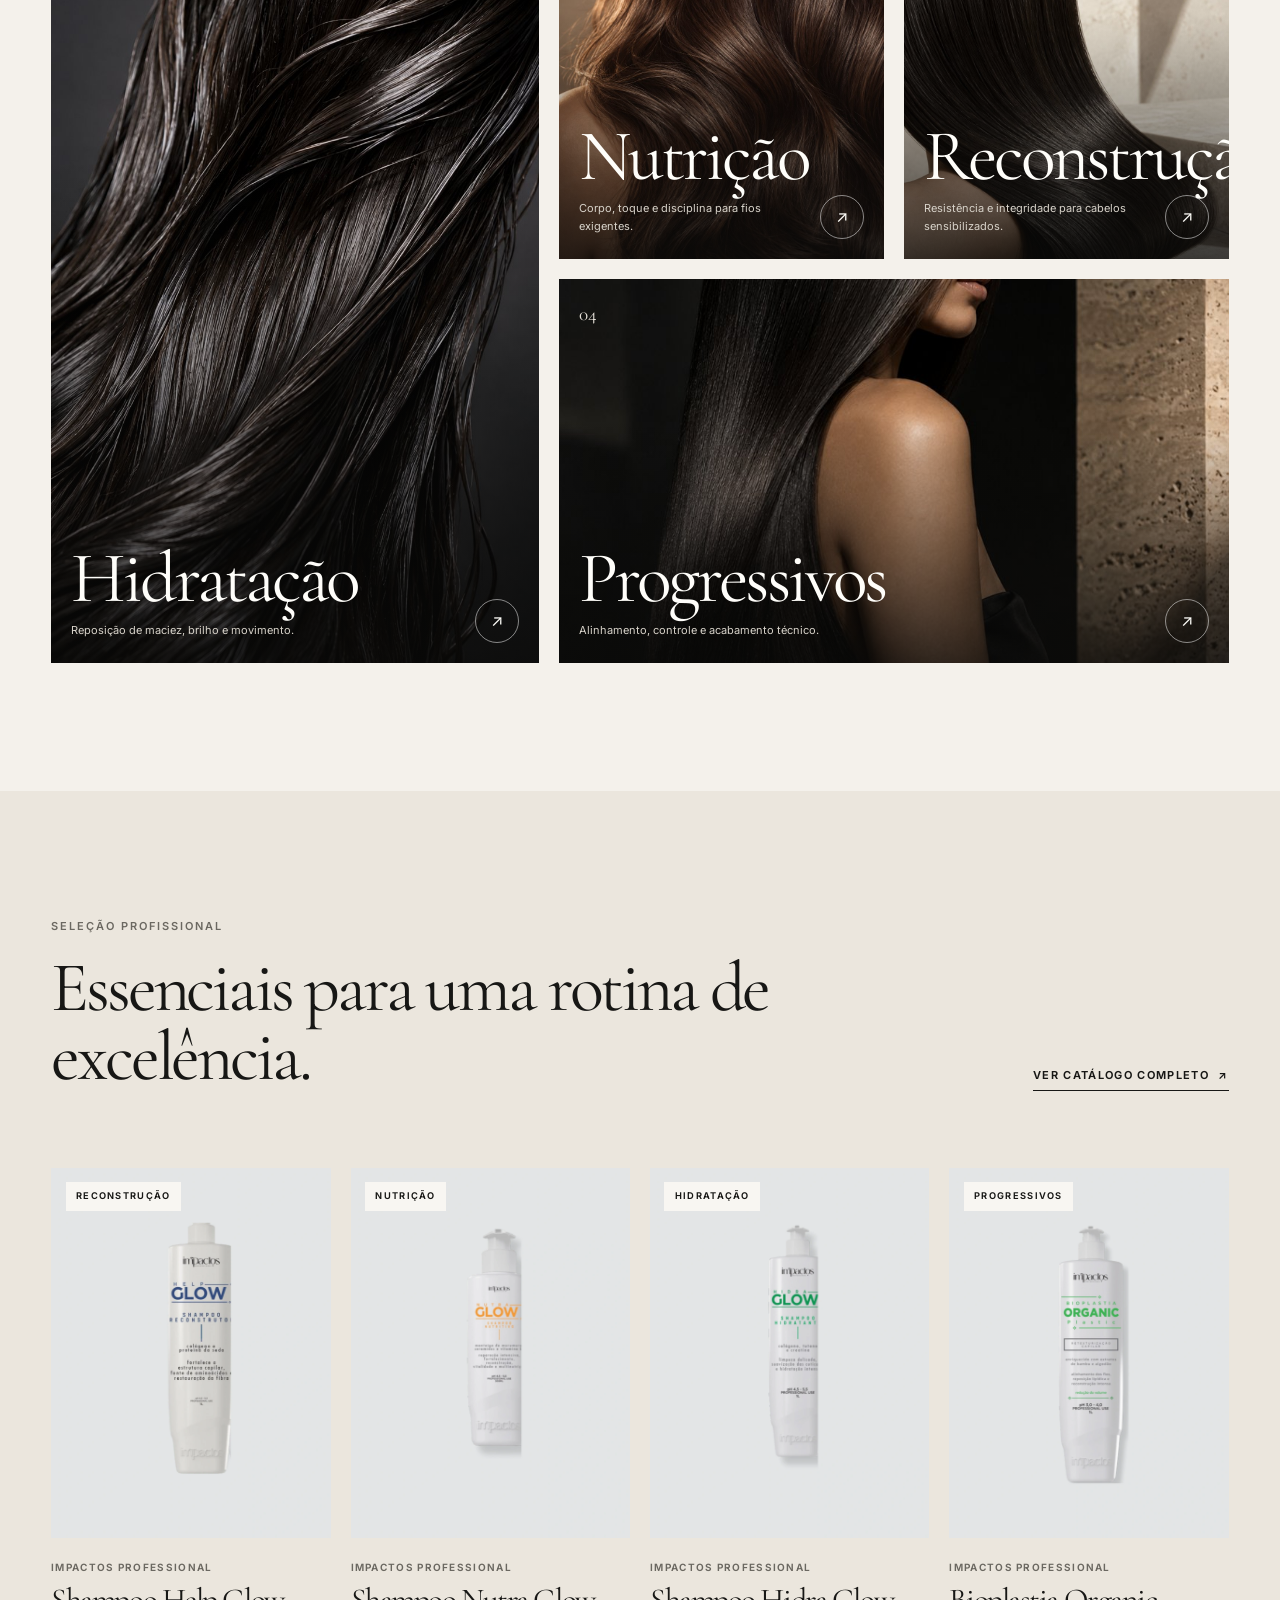
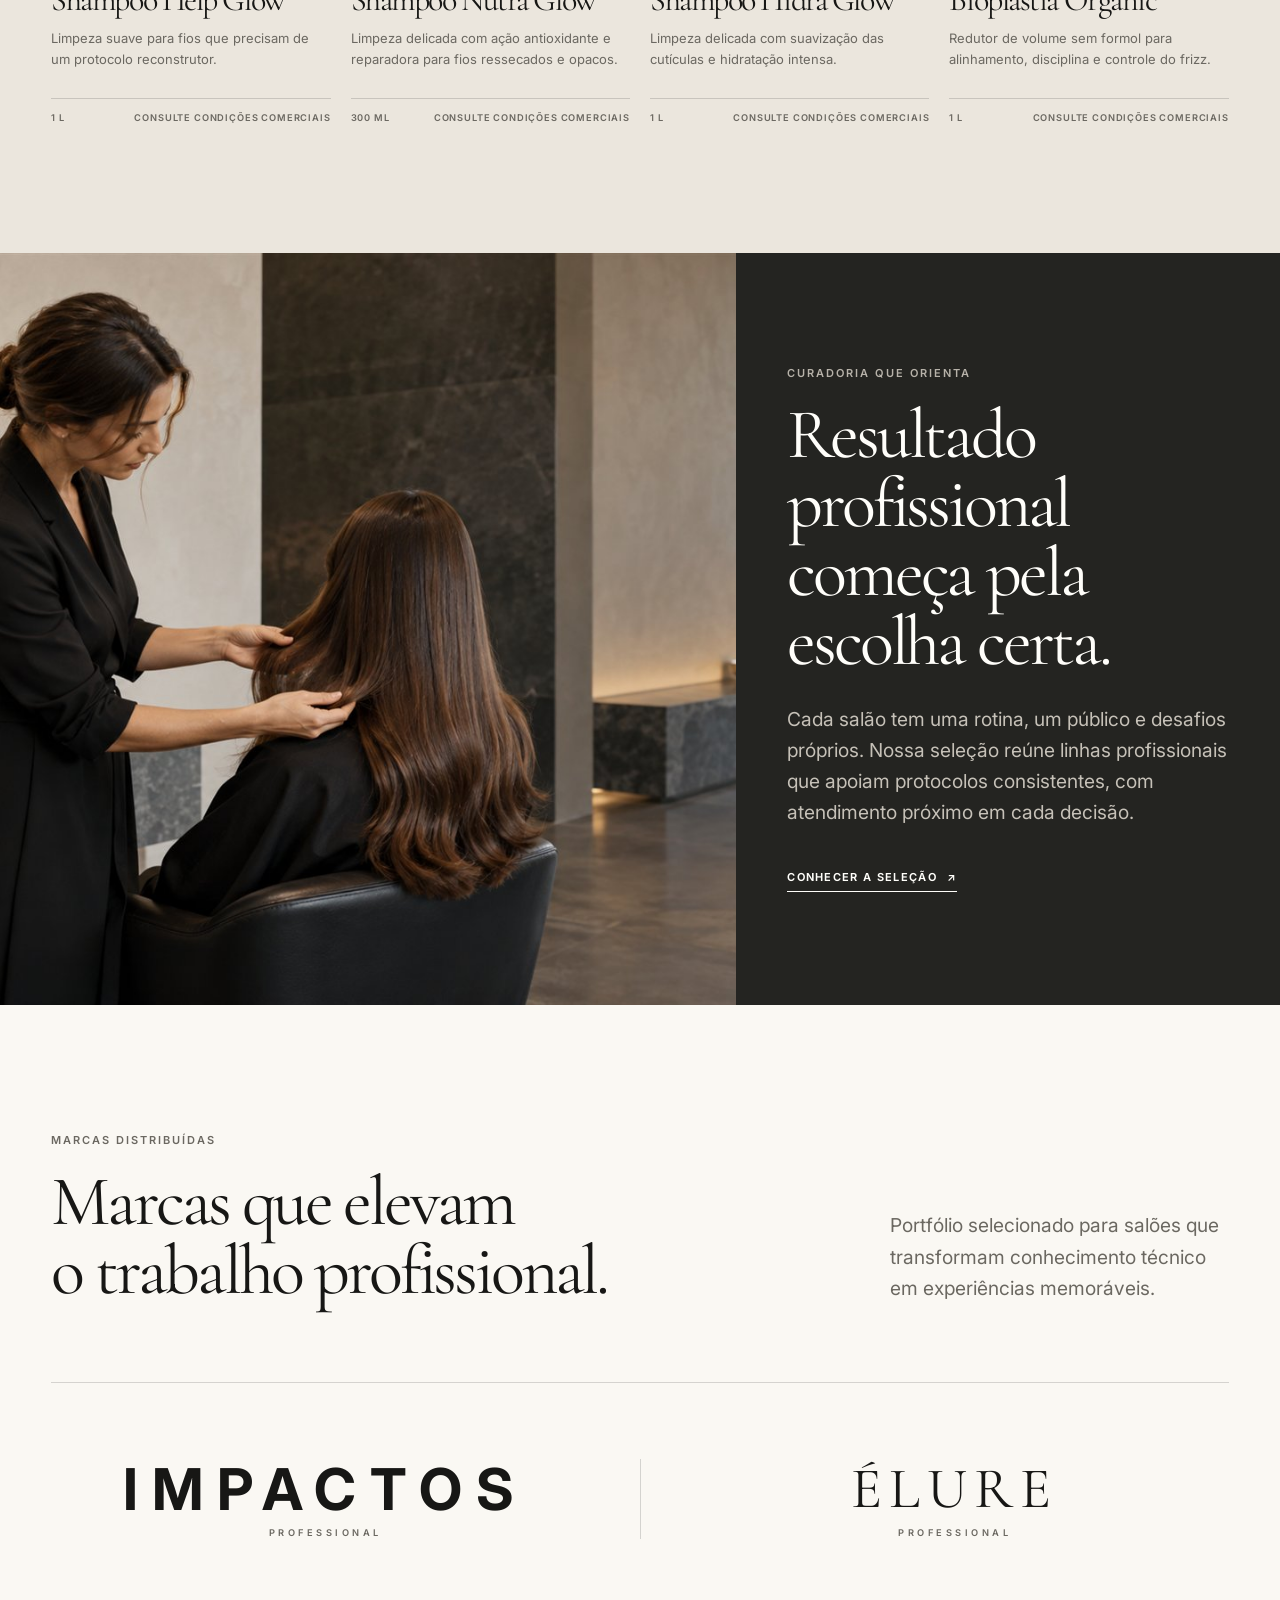
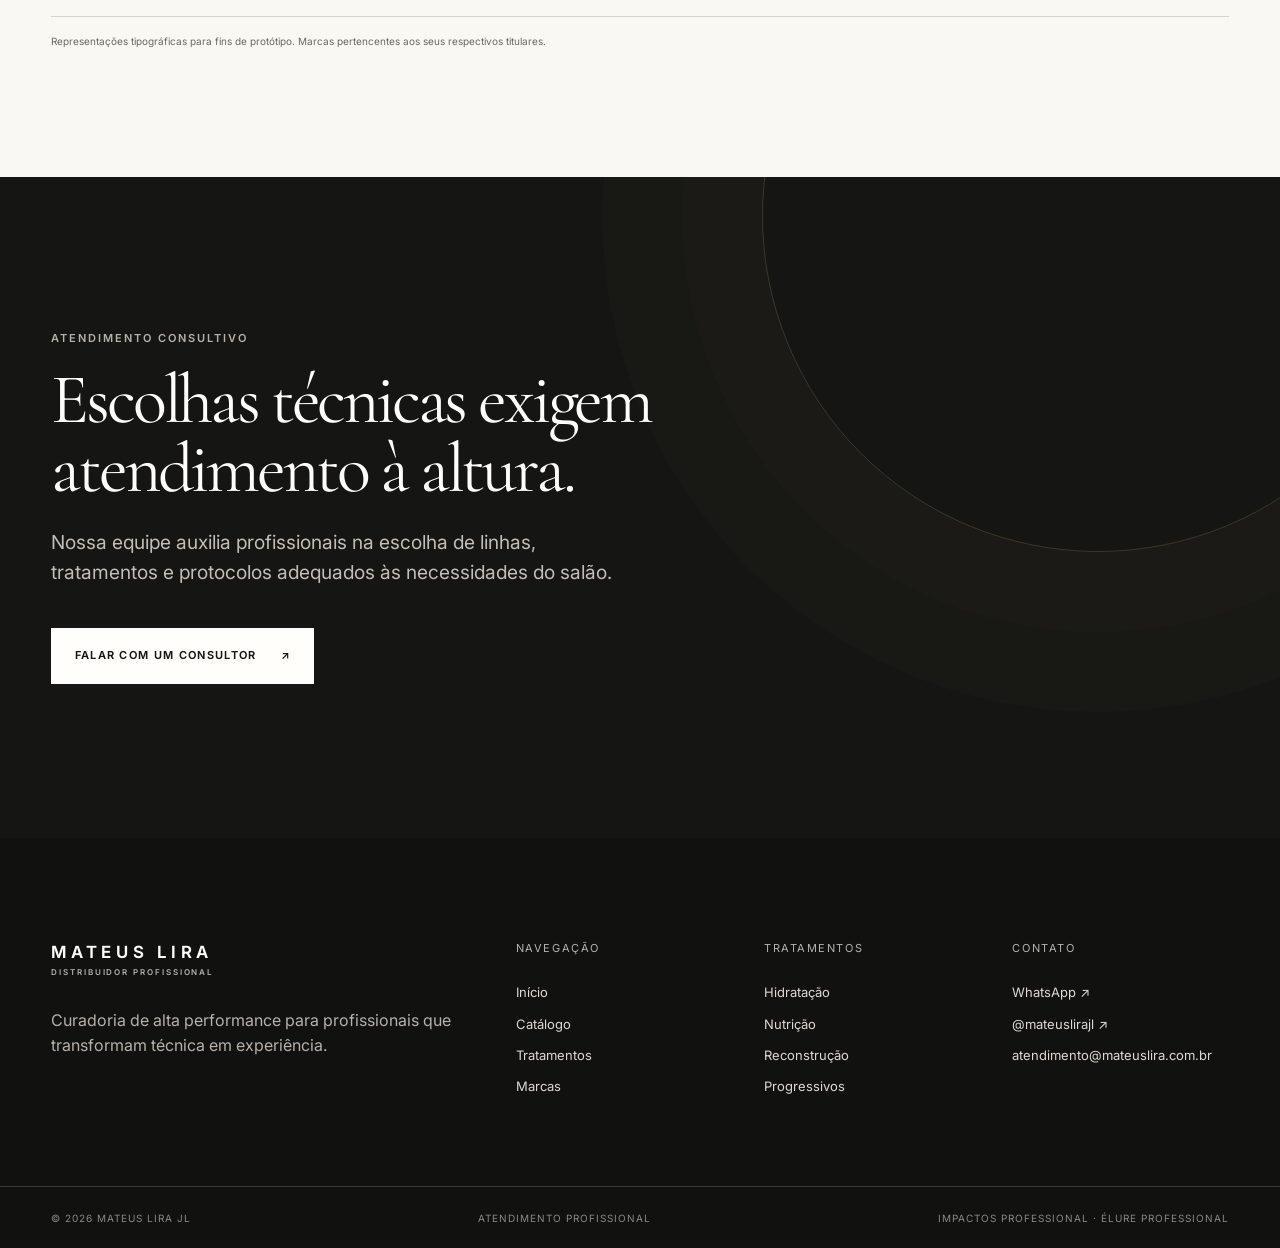
==== commit 59c51df0: "att" ====
--- a/index.html
+++ b/index.html
@@ -7,6 +7,9 @@
     <meta name="theme-color" content="#151513">
     <title>Distribuição Profissional</title>
     <link rel="icon" href="assets/icons/favicon.svg" type="image/svg+xml">
+    <link rel="preconnect" href="https://fonts.googleapis.com">
+    <link rel="preconnect" href="https://fonts.gstatic.com" crossorigin>
+    <link rel="stylesheet" href="https://fonts.googleapis.com/css2?family=Cormorant+Garamond:ital,wght@0,400;0,500;0,600;1,400&amp;family=Inter:wght@400;500;600;700&amp;display=swap">
     <link rel="preload" href="assets/images/hero-campaign.jpg" as="image" fetchpriority="high">
     <link rel="stylesheet" href="css/tokens.css">
     <link rel="stylesheet" href="css/base.css">
--- a/css/tokens.css
+++ b/css/tokens.css
@@ -11,8 +11,8 @@
   --color-muted-light: #b7b2a9;
   --color-accent: #aa8d63;
 
-  --font-display: "Iowan Old Style", "Palatino Linotype", Palatino, Baskerville, "Times New Roman", serif;
-  --font-body: Inter, "Helvetica Neue", Helvetica, Arial, sans-serif;
+  --font-display: "Cormorant Garamond", Georgia, "Times New Roman", serif;
+  --font-body: "Inter", Arial, Helvetica, sans-serif;
 
   --container-width: 90rem;
   --container-gutter: clamp(1.25rem, 4vw, 4.5rem);
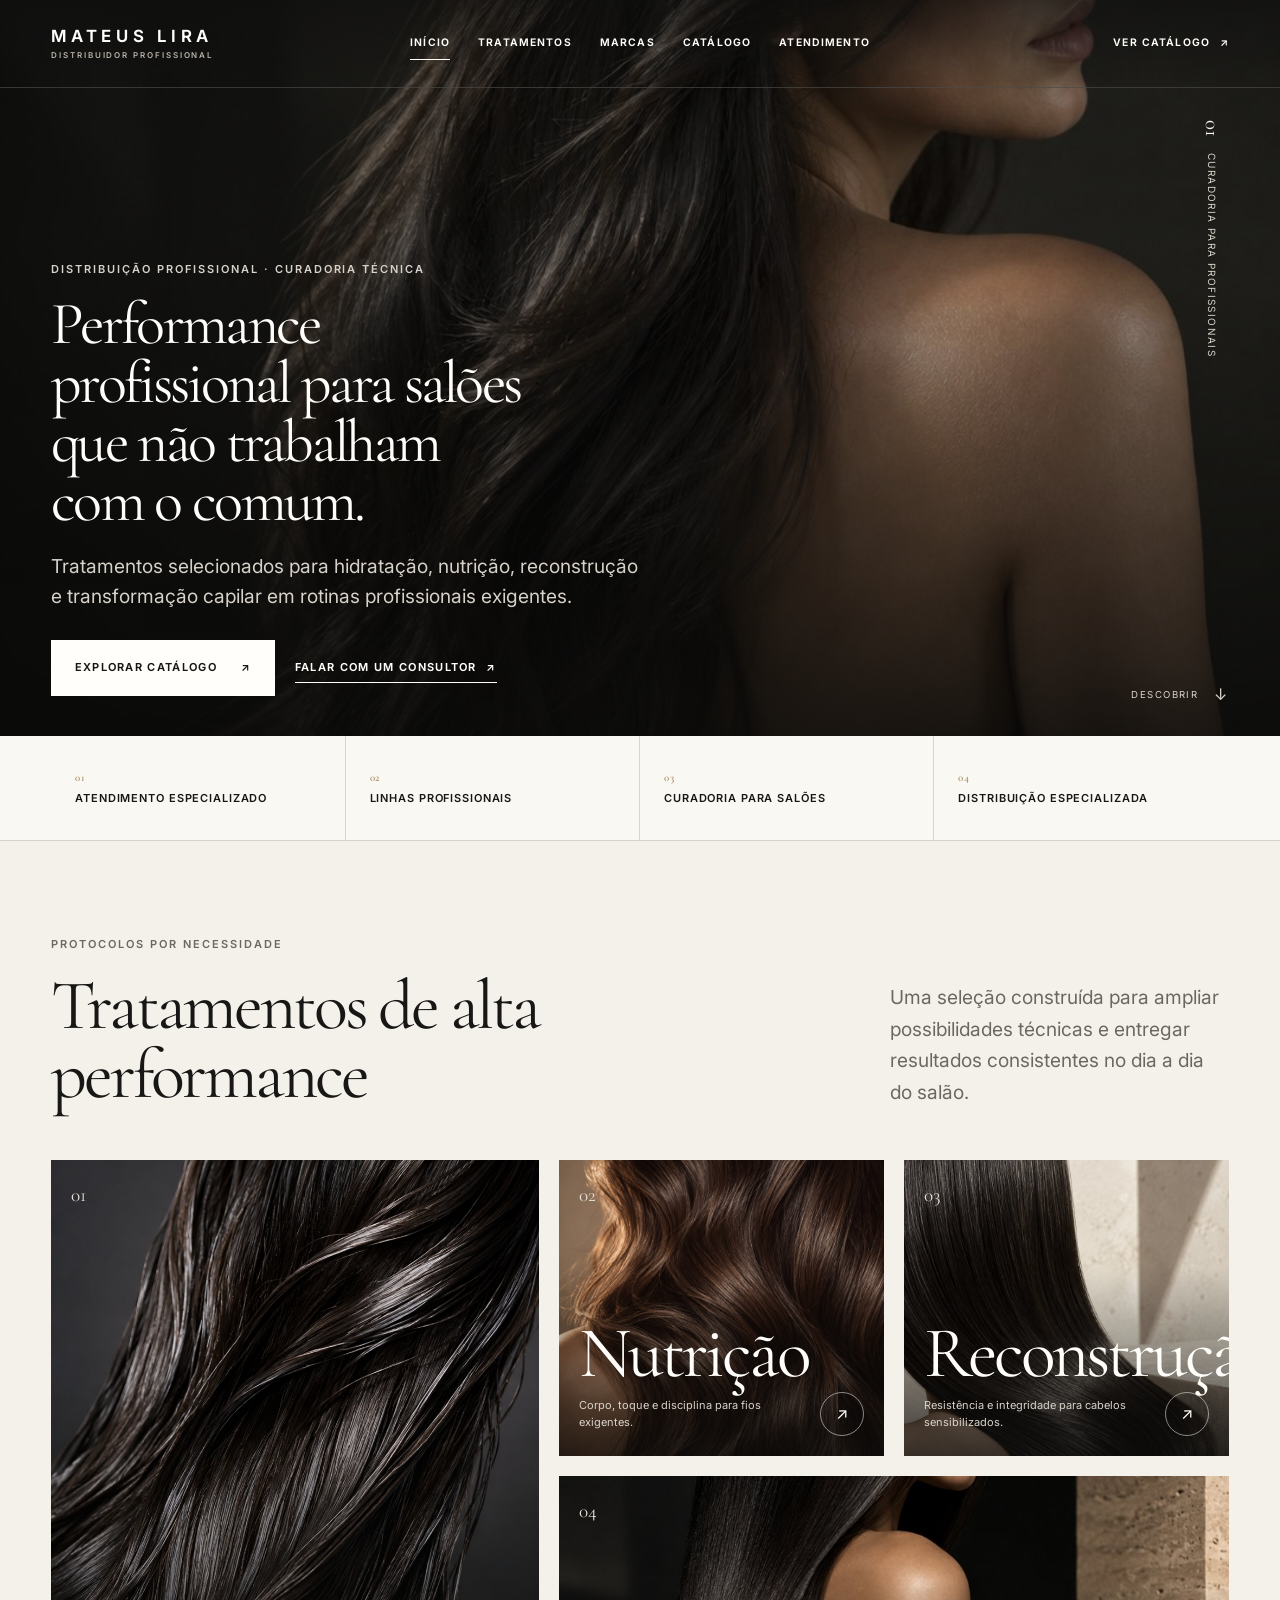
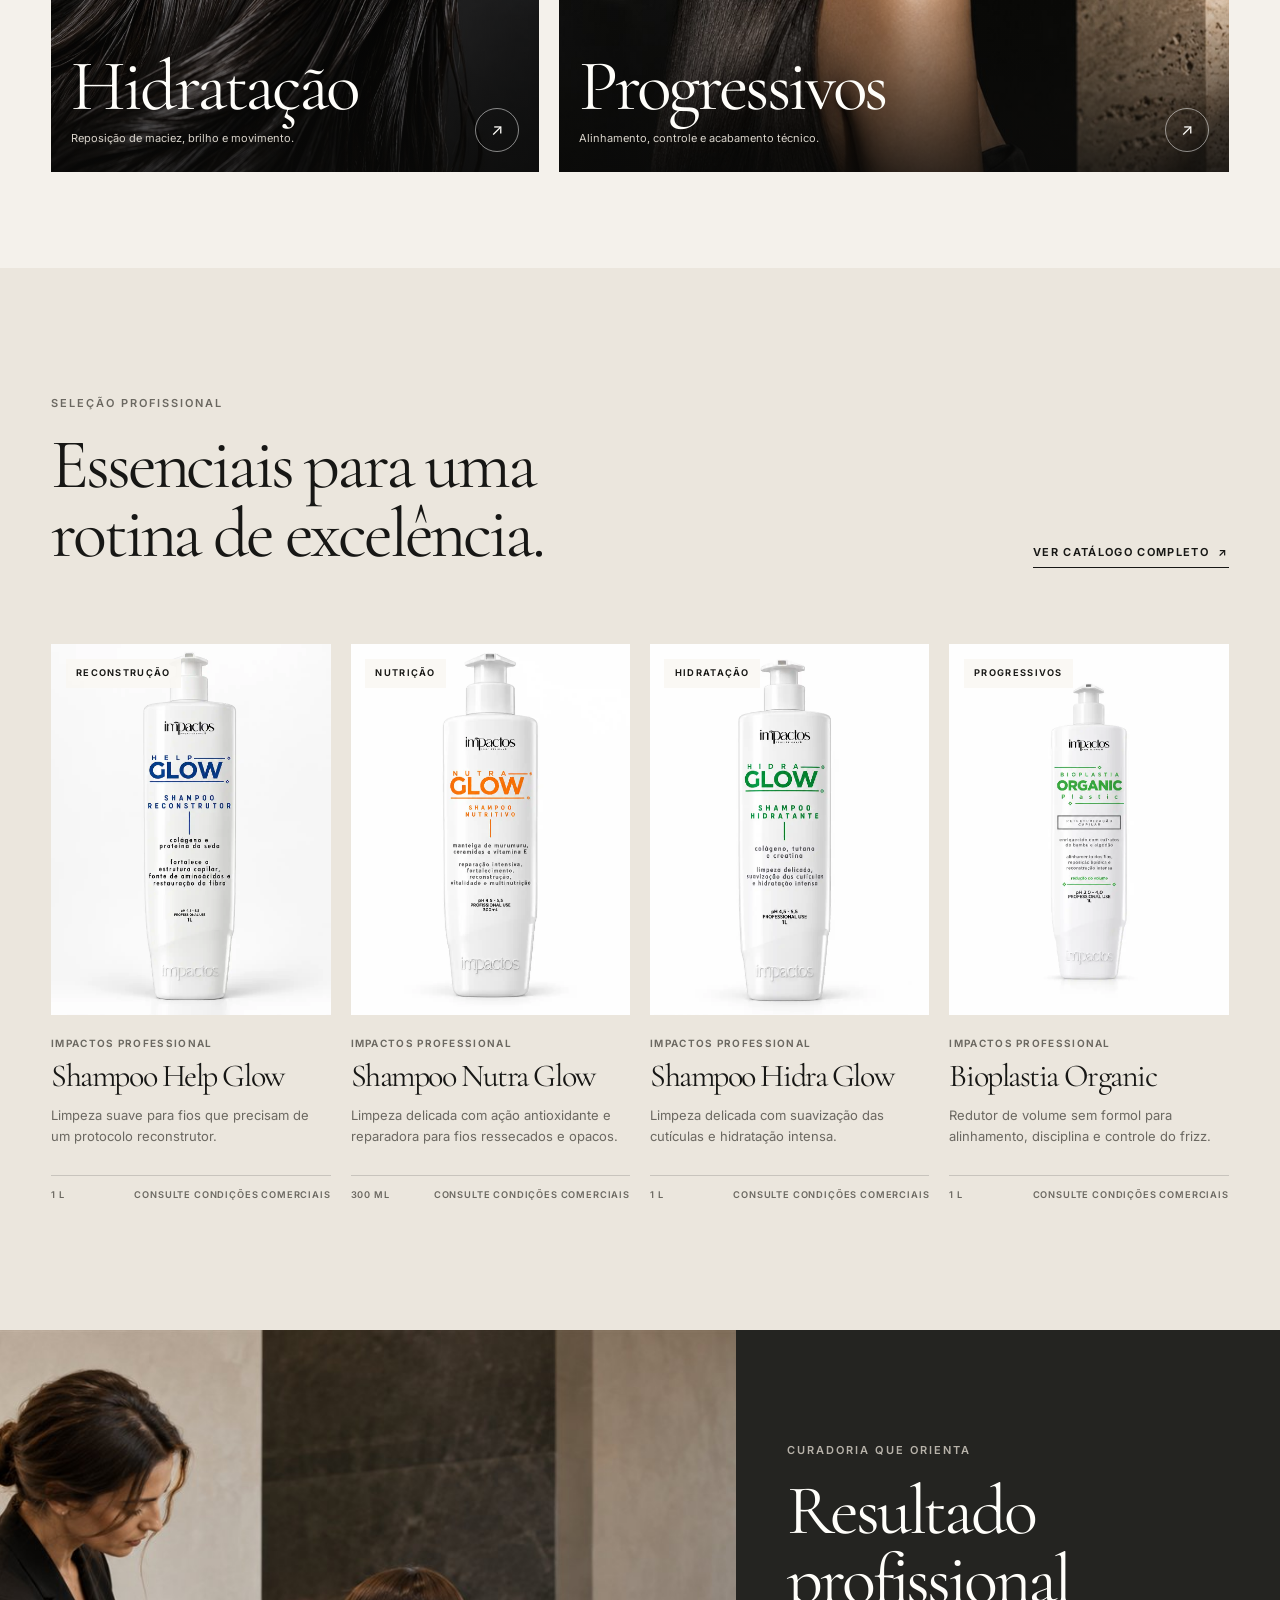
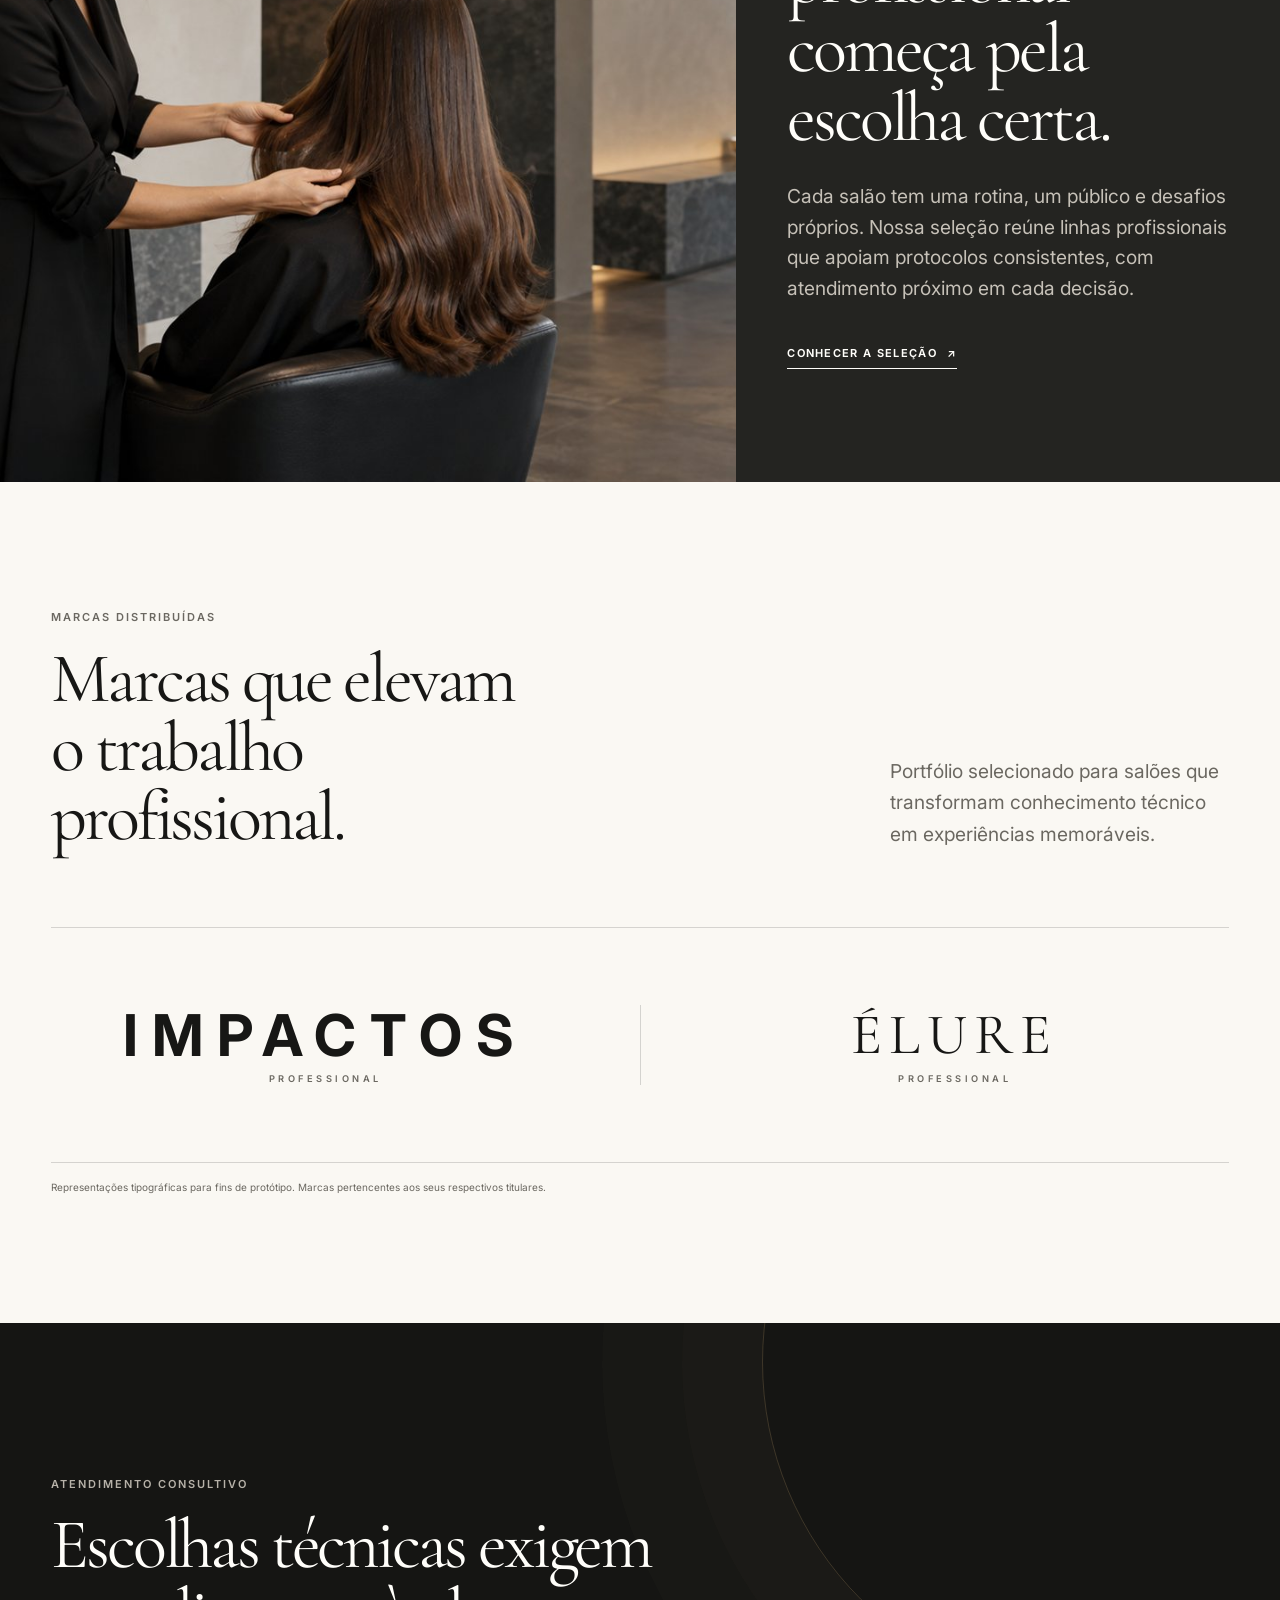
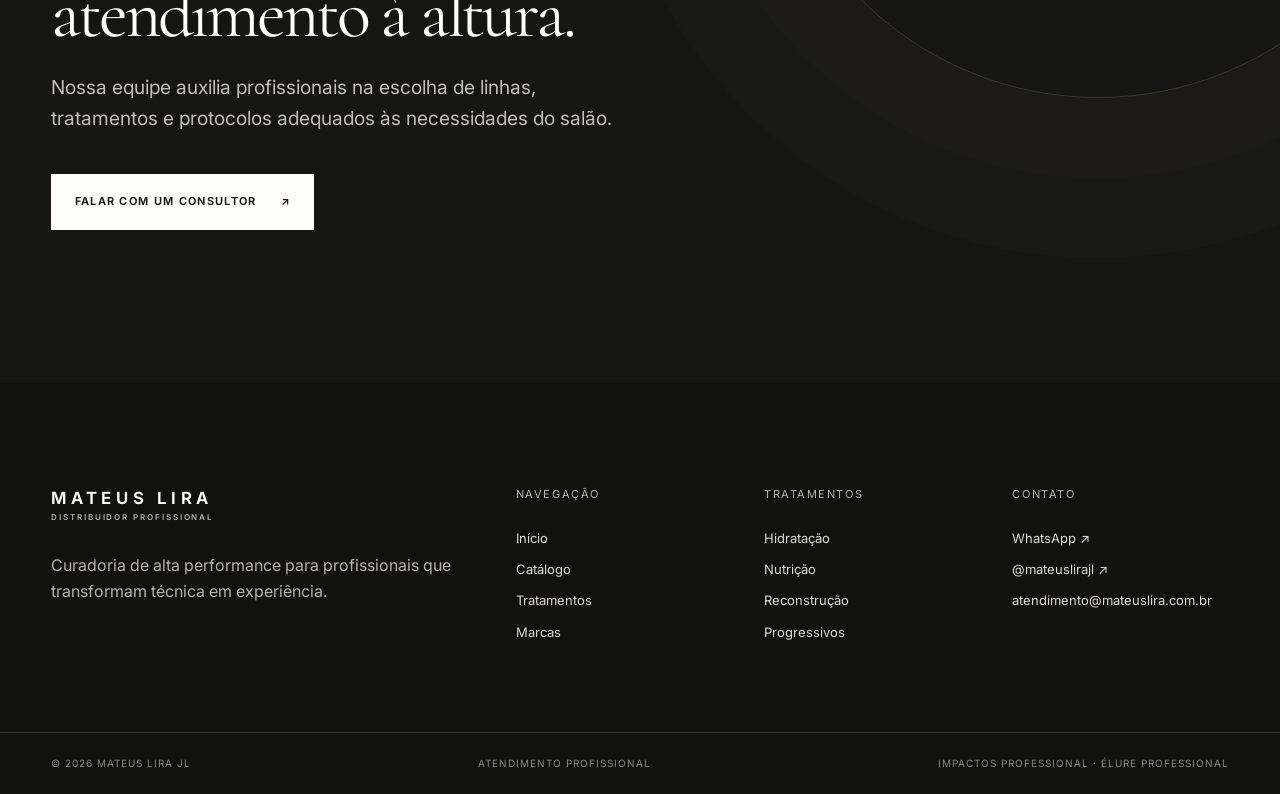
==== commit 9b03c96d: "att sections" ====
--- a/index.html
+++ b/index.html
@@ -59,6 +59,7 @@
             <p>Uma seleção construída para ampliar possibilidades técnicas e entregar resultados consistentes no dia a dia do salão.</p>
           </div>
 
+          <p class="carousel-cue">Deslize para ver mais <span aria-hidden="true">→</span></p>
           <div class="treatment-grid">
             <a class="treatment-card treatment-card--large reveal" href="catalogo.html?categoria=Hidratação">
               <img src="assets/images/treatment-hydration.jpg" alt="Textura de fios escuros hidratados e luminosos" width="900" height="1350" loading="lazy">
@@ -97,6 +98,7 @@
             </div>
             <a class="text-link" href="catalogo.html">Ver catálogo completo <span aria-hidden="true">↗</span></a>
           </div>
+          <p class="carousel-cue">Deslize para ver mais <span aria-hidden="true">→</span></p>
           <div class="product-grid product-grid--featured" data-featured-products aria-live="polite"></div>
         </div>
       </section>
--- a/css/layout.css
+++ b/css/layout.css
@@ -19,7 +19,7 @@
 }
 
 .section-heading h2 {
-  max-width: 25ch;
+  max-width: 15ch;
   margin-bottom: 0;
   font-size: var(--title-sm);
 }
--- a/css/home.css
+++ b/css/home.css
@@ -32,7 +32,7 @@
   position: relative;
   z-index: 1;
   padding-top: calc(var(--header-height) + 5rem);
-  padding-bottom: 7.5rem;
+  padding-bottom: 3.5rem;
 }
 
 .hero__eyebrow {
@@ -134,6 +134,8 @@
   gap: 1.25rem;
 }
 
+.carousel-cue { display: none; }
+
 .treatment-card {
   position: relative;
   display: block;
@@ -350,6 +352,98 @@
   to { opacity: 1; transform: none; }
 }
 
+@media (max-width: 47.999rem) {
+  .hero--home { align-items: stretch; }
+
+  .hero__content {
+    padding-top: calc(var(--header-height) + 2.25rem);
+    padding-bottom: 3rem;
+  }
+
+  .carousel-cue {
+    display: flex;
+    margin: -1.75rem 0 1.25rem;
+    align-items: center;
+    justify-content: flex-end;
+    gap: 0.7rem;
+    color: var(--color-muted);
+    font-size: 0.58rem;
+    font-weight: 600;
+    letter-spacing: 0.14em;
+    line-height: 1;
+    text-transform: uppercase;
+  }
+
+  .carousel-cue::before {
+    width: 2rem;
+    height: 1px;
+    background: var(--color-line-strong);
+    content: '';
+  }
+
+  .carousel-cue span {
+    color: var(--color-ink);
+    font-family: var(--font-display);
+    font-size: 1.15rem;
+    line-height: 0.6;
+  }
+
+  .treatment-grid .treatment-card.reveal,
+  .featured-products .product-card.reveal {
+    opacity: 1;
+    transform: none;
+    transition: none;
+  }
+
+  .treatment-grid {
+    grid-template-columns:
+      min(calc(100vw - 4.5rem), 23rem)
+      min(70vw, 19rem)
+      min(70vw, 19rem)
+      min(78vw, 21rem);
+    align-items: end;
+    gap: 1rem;
+    overflow-x: auto;
+    overscroll-behavior-inline: contain;
+    padding-bottom: 0.5rem;
+    scroll-snap-type: inline mandatory;
+    scrollbar-width: none;
+    -webkit-overflow-scrolling: touch;
+  }
+
+  .treatment-grid::-webkit-scrollbar,
+  .featured-products .product-grid--featured::-webkit-scrollbar {
+    display: none;
+  }
+
+  .treatment-card {
+    height: 20.5rem;
+    min-height: 0;
+    scroll-snap-align: start;
+  }
+
+  .treatment-card--large { height: 23rem; }
+  .treatment-card--wide { height: 22rem; }
+
+  .featured-products .product-grid--featured {
+    grid-template-columns: none;
+    grid-auto-columns: min(calc(100vw - 4.5rem), 22rem);
+    grid-auto-flow: column;
+    align-items: start;
+    gap: 1rem;
+    overflow-x: auto;
+    overscroll-behavior-inline: contain;
+    padding-bottom: 0.5rem;
+    scroll-snap-type: inline mandatory;
+    scrollbar-width: none;
+    -webkit-overflow-scrolling: touch;
+  }
+
+  .featured-products .product-card {
+    scroll-snap-align: start;
+  }
+}
+
 @media (min-width: 48rem) {
   .hero__content { padding-bottom: 6rem; }
   .hero__copy { margin-left: clamp(2rem, 10vw, 10rem); }
@@ -363,7 +457,7 @@
 
   .treatment-grid {
     grid-template-columns: repeat(2, minmax(0, 1fr));
-    grid-auto-rows: 22rem;
+    grid-auto-rows: 18rem;
   }
   .treatment-card { min-height: 0; }
   .treatment-card--large { grid-row: span 2; }
@@ -376,9 +470,34 @@
   .brand-divider { height: 5rem; }
 }
 
+@media (min-width: 64rem) {
+  .hero--home {
+    min-height: clamp(40rem, 88svh, 46rem);
+  }
+
+  .hero__content {
+    padding-top: calc(var(--header-height) + 1rem);
+    padding-bottom: 2.5rem;
+  }
+
+  .hero h1 {
+    max-width: 16.5ch;
+    margin-bottom: 1.25rem;
+    font-size: clamp(3.75rem, 4.50vw, 4.75rem);
+  }
+
+  .hero__copy,
+  .hero .button-group {
+    margin-left: 0;
+  }
+
+  .hero__copy { margin-bottom: 1.75rem; }
+}
+
 @media (min-width: 75rem) {
-  .hero__content { padding-bottom: 7rem; }
-  .treatment-grid { grid-template-columns: 1.2fr 0.8fr 0.8fr; grid-auto-rows: 24rem; }
+  .treatment-worlds { padding-block: clamp(6rem, 7vw, 7rem); }
+  .treatment-worlds .section-heading { margin-bottom: clamp(3rem, 4vw, 4rem); }
+  .treatment-grid { grid-template-columns: 1.2fr 0.8fr 0.8fr; grid-auto-rows: 18.5rem; }
   .treatment-card--large { grid-row: span 2; }
   .treatment-card--wide { grid-column: 2 / span 2; }
 }
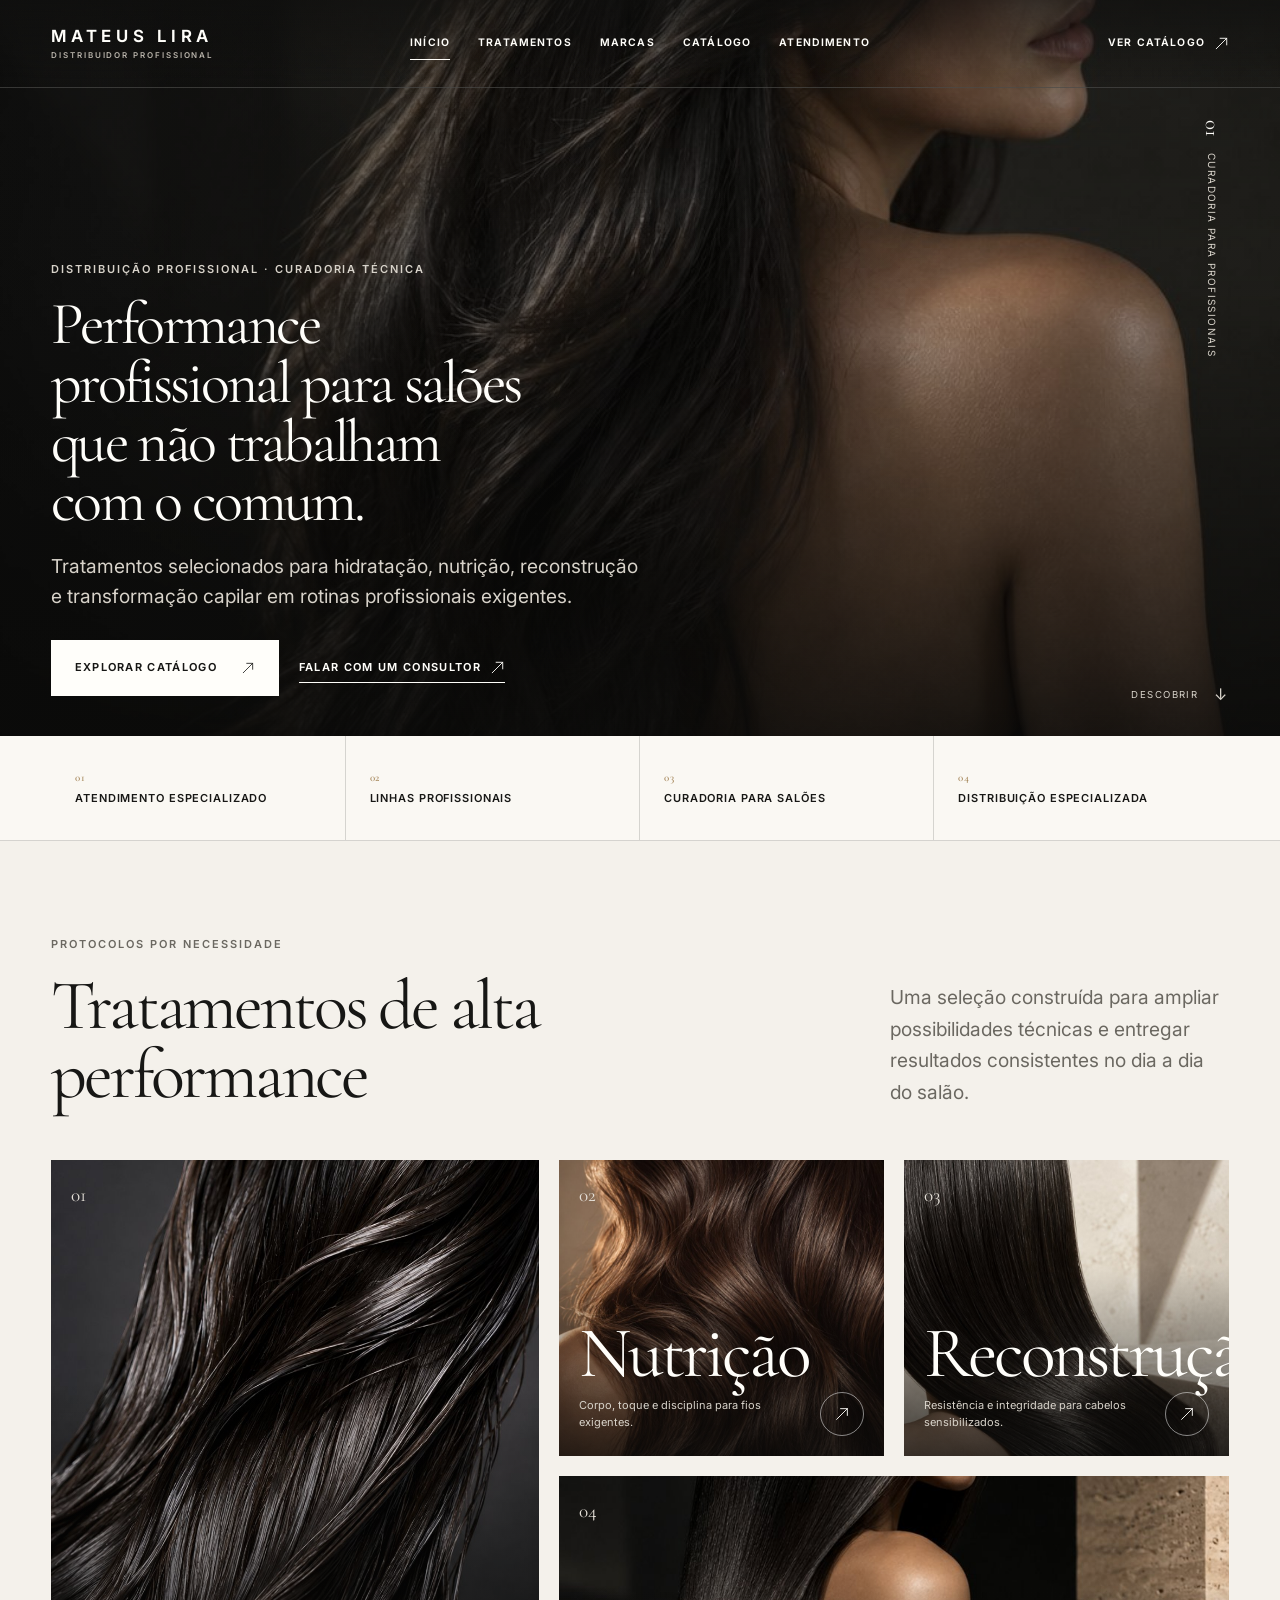
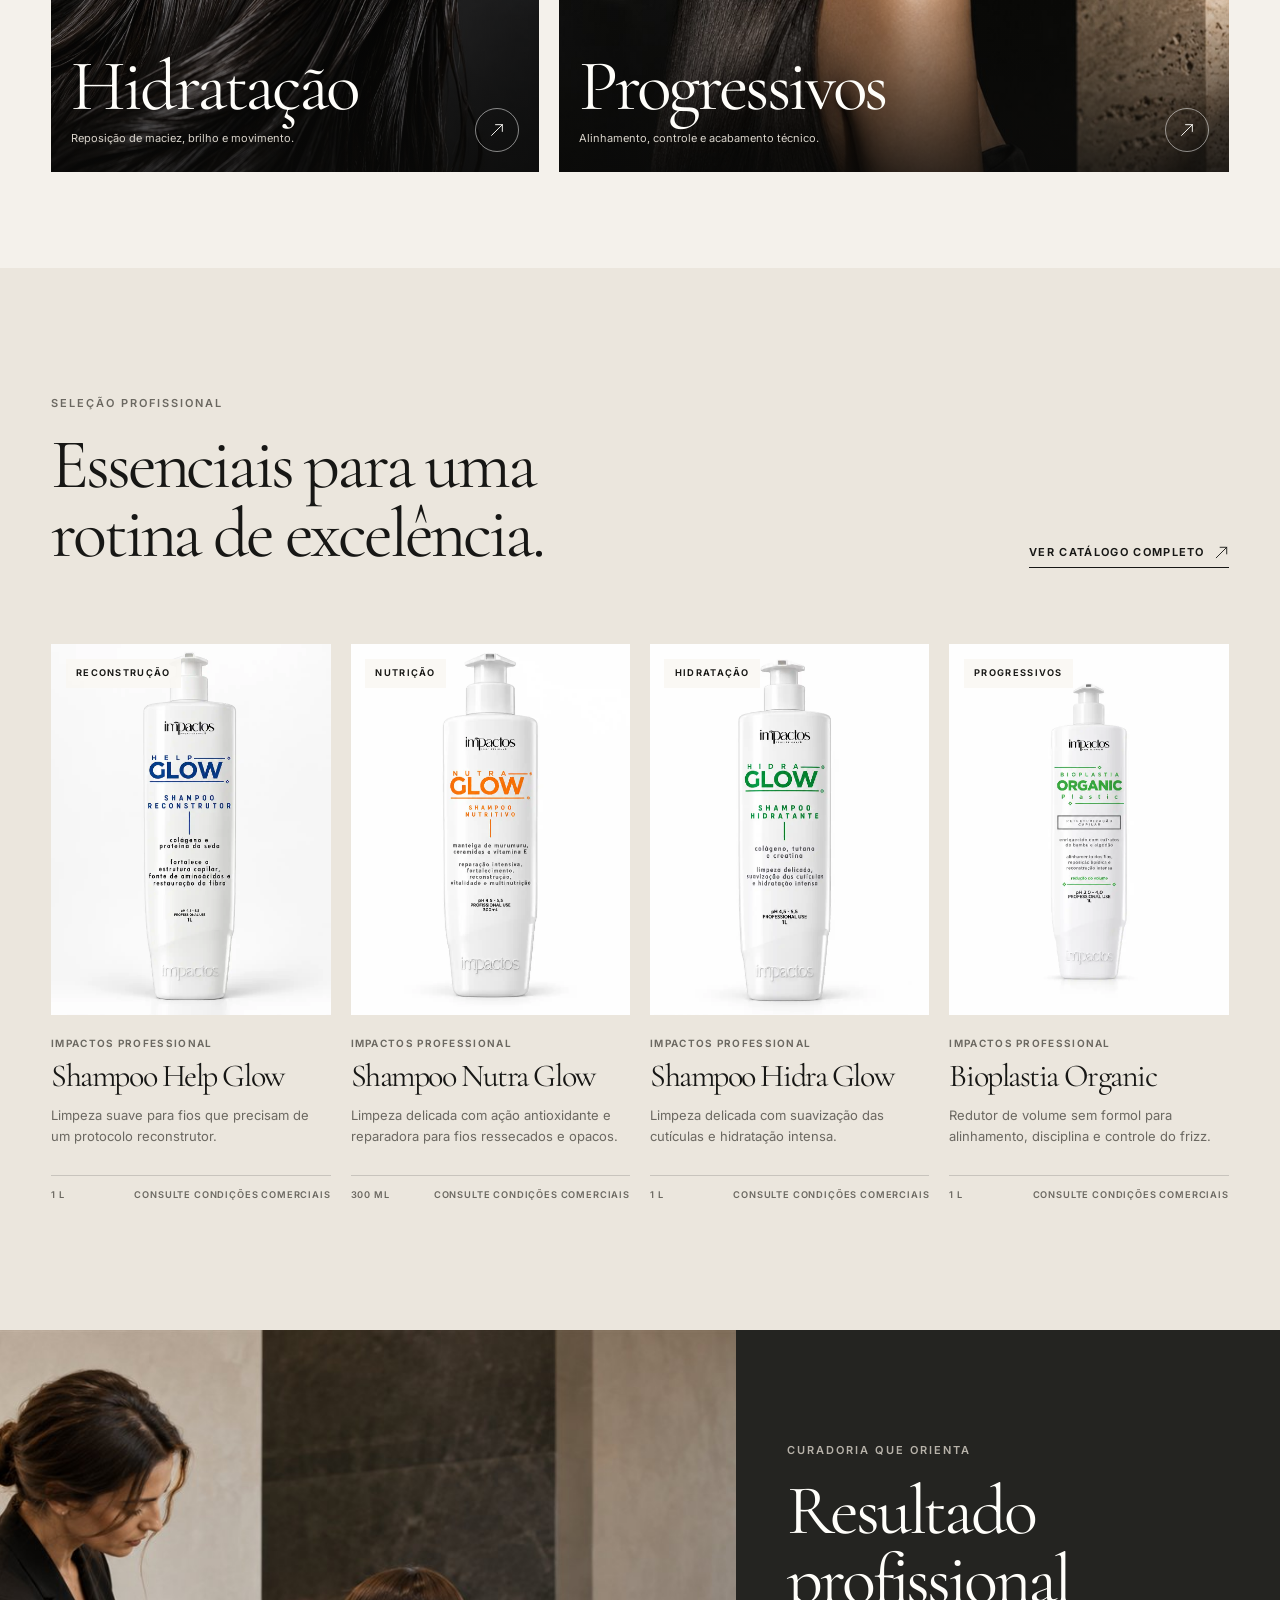
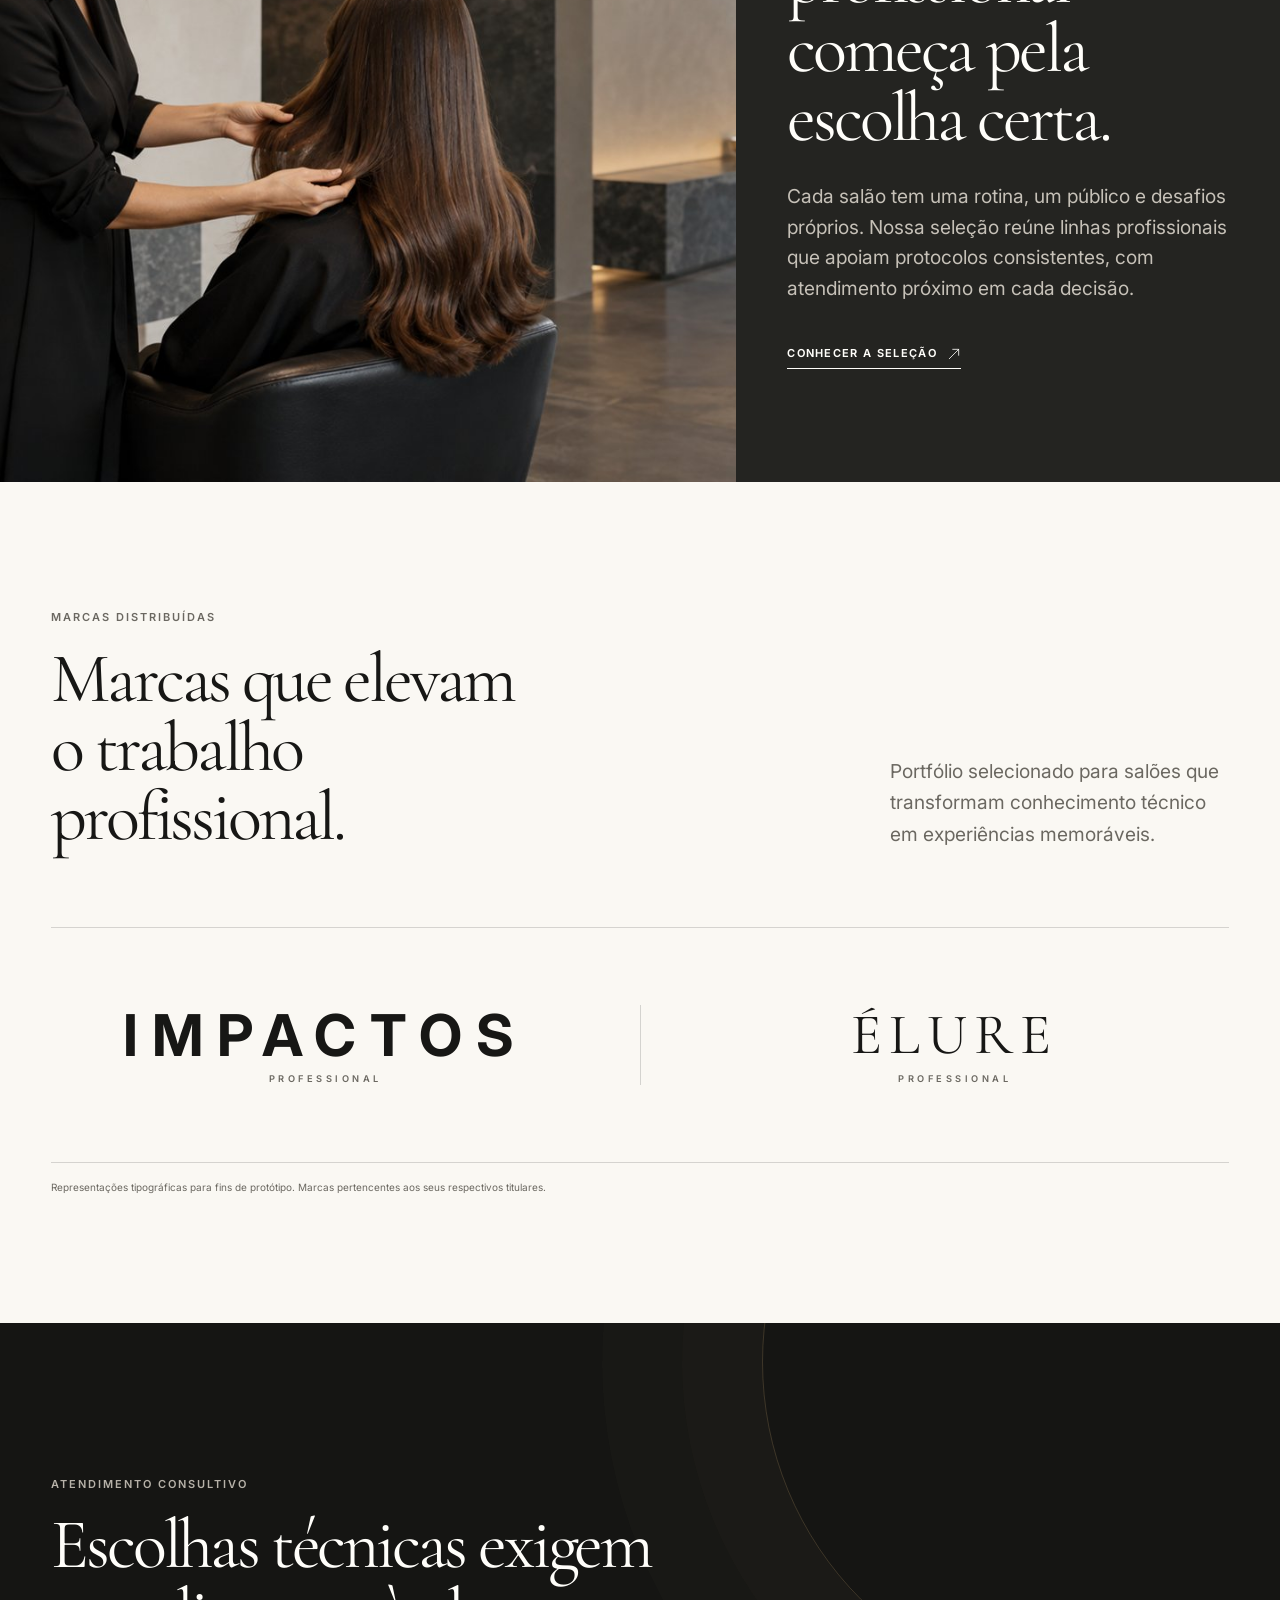
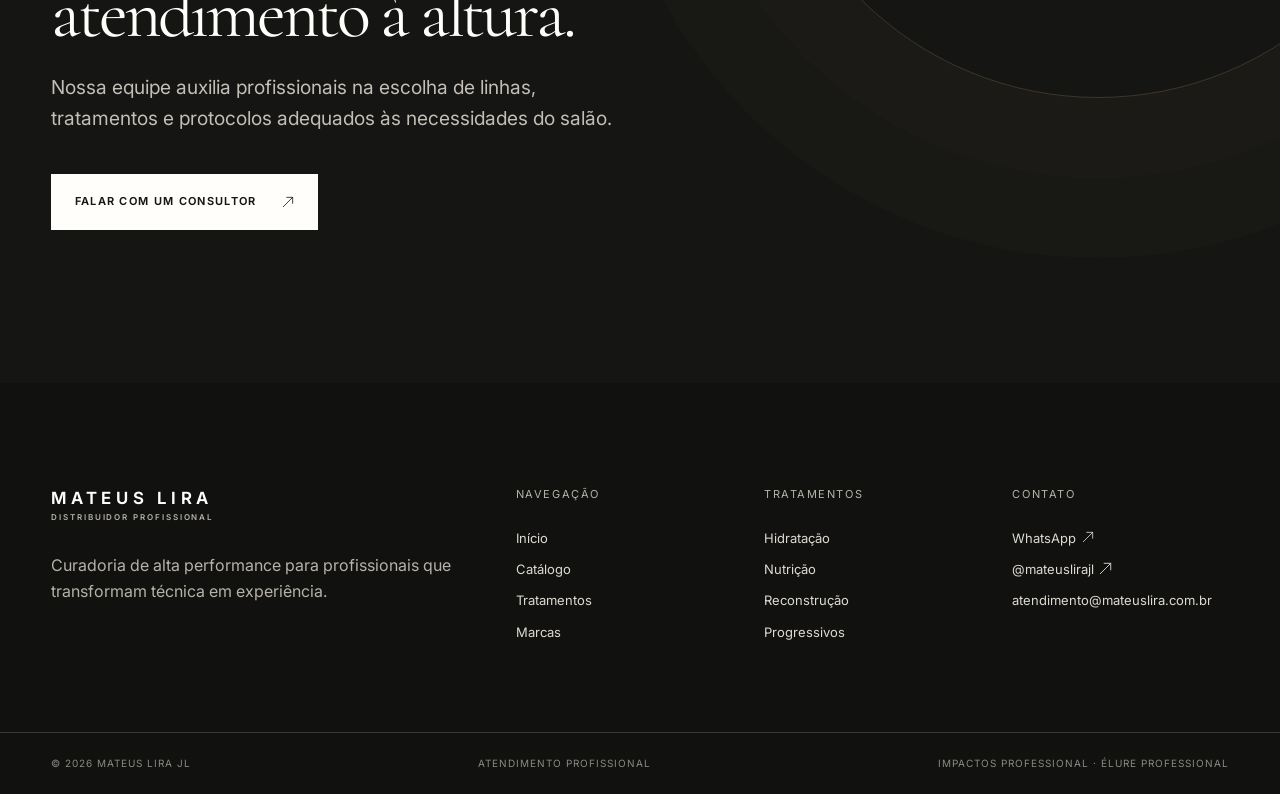
==== commit 7644527f: "att visual" ====
--- a/index.html
+++ b/index.html
@@ -32,8 +32,8 @@
           <h1 id="hero-title">Performance profissional para salões que não trabalham com o comum.</h1>
           <p class="hero__copy">Tratamentos selecionados para hidratação, nutrição, reconstrução e transformação capilar em rotinas profissionais exigentes.</p>
           <div class="button-group">
-            <a class="button button--light" href="catalogo.html">Explorar catálogo <span aria-hidden="true">↗</span></a>
-            <a class="text-link text-link--light" href="#" data-whatsapp-link>Falar com um consultor <span aria-hidden="true">↗</span></a>
+            <a class="button button--light" href="catalogo.html">Explorar catálogo <span class="icon-arrow-up-right" aria-hidden="true"></span></a>
+            <a class="text-link text-link--light" href="#" data-whatsapp-link>Falar com um consultor <span class="icon-arrow-up-right" aria-hidden="true"></span></a>
           </div>
         </div>
         <div class="hero__index" aria-hidden="true"><span>01</span><span>Curadoria para profissionais</span></div>
@@ -65,25 +65,25 @@
               <img src="assets/images/treatment-hydration.jpg" alt="Textura de fios escuros hidratados e luminosos" width="900" height="1350" loading="lazy">
               <span class="treatment-card__number">01</span>
               <span class="treatment-card__content"><strong>Hidratação</strong><small>Reposição de maciez, brilho e movimento.</small></span>
-              <span class="round-arrow" aria-hidden="true">↗</span>
+              <span class="round-arrow" aria-hidden="true"><span class="icon-arrow-up-right"></span></span>
             </a>
             <a class="treatment-card reveal" href="catalogo.html?categoria=Nutrição">
               <img src="assets/images/treatment-nutrition.jpg" alt="Cabelo castanho com ondas sedosas e brilho sutil" width="900" height="1350" loading="lazy">
               <span class="treatment-card__number">02</span>
               <span class="treatment-card__content"><strong>Nutrição</strong><small>Corpo, toque e disciplina para fios exigentes.</small></span>
-              <span class="round-arrow" aria-hidden="true">↗</span>
+              <span class="round-arrow" aria-hidden="true"><span class="icon-arrow-up-right"></span></span>
             </a>
             <a class="treatment-card reveal" href="catalogo.html?categoria=Reconstrução">
               <img src="assets/images/treatment-reconstruction.jpg" alt="Fios escuros em composição precisa e estruturada" width="900" height="1350" loading="lazy">
               <span class="treatment-card__number">03</span>
               <span class="treatment-card__content"><strong>Reconstrução</strong><small>Resistência e integridade para cabelos sensibilizados.</small></span>
-              <span class="round-arrow" aria-hidden="true">↗</span>
+              <span class="round-arrow" aria-hidden="true"><span class="icon-arrow-up-right"></span></span>
             </a>
             <a class="treatment-card treatment-card--wide reveal" href="catalogo.html?categoria=Progressivos">
               <img src="assets/images/treatment-smoothing.jpg" alt="Cabelo longo, escuro e perfeitamente alinhado" width="900" height="1350" loading="lazy">
               <span class="treatment-card__number">04</span>
               <span class="treatment-card__content"><strong>Progressivos</strong><small>Alinhamento, controle e acabamento técnico.</small></span>
-              <span class="round-arrow" aria-hidden="true">↗</span>
+              <span class="round-arrow" aria-hidden="true"><span class="icon-arrow-up-right"></span></span>
             </a>
           </div>
         </div>
@@ -96,7 +96,7 @@
               <p class="eyebrow">Seleção profissional</p>
               <h2 id="featured-title">Essenciais para uma rotina de excelência.</h2>
             </div>
-            <a class="text-link" href="catalogo.html">Ver catálogo completo <span aria-hidden="true">↗</span></a>
+            <a class="text-link" href="catalogo.html">Ver catálogo completo <span class="icon-arrow-up-right" aria-hidden="true"></span></a>
           </div>
           <p class="carousel-cue">Deslize para ver mais <span aria-hidden="true">→</span></p>
           <div class="product-grid product-grid--featured" data-featured-products aria-live="polite"></div>
@@ -111,7 +111,7 @@
           <p class="eyebrow">Curadoria que orienta</p>
           <h2 id="editorial-title">Resultado profissional começa pela escolha certa.</h2>
           <p>Cada salão tem uma rotina, um público e desafios próprios. Nossa seleção reúne linhas profissionais que apoiam protocolos consistentes, com atendimento próximo em cada decisão.</p>
-          <a class="text-link" href="catalogo.html">Conhecer a seleção <span aria-hidden="true">↗</span></a>
+          <a class="text-link" href="catalogo.html">Conhecer a seleção <span class="icon-arrow-up-right" aria-hidden="true"></span></a>
         </div>
       </section>
 
@@ -138,7 +138,7 @@
           <p class="eyebrow">Atendimento consultivo</p>
           <h2 id="consulting-title">Escolhas técnicas exigem atendimento à altura.</h2>
           <p>Nossa equipe auxilia profissionais na escolha de linhas, tratamentos e protocolos adequados às necessidades do salão.</p>
-          <a class="button button--light" href="#" data-whatsapp-link>Falar com um consultor <span aria-hidden="true">↗</span></a>
+          <a class="button button--light" href="#" data-whatsapp-link>Falar com um consultor <span class="icon-arrow-up-right" aria-hidden="true"></span></a>
         </div>
       </section>
     </main>
--- a/css/base.css
+++ b/css/base.css
@@ -109,6 +109,17 @@
   clip: rect(0, 0, 0, 0);
   white-space: nowrap;
   border: 0;
+}
+
+.icon-arrow-up-right {
+  display: inline-block;
+  width: 0.9rem;
+  height: 0.9rem;
+  background: currentColor;
+  flex: 0 0 auto;
+  -webkit-mask: url("data:image/svg+xml,%3Csvg xmlns='http://www.w3.org/2000/svg' viewBox='0 0 24 24'%3E%3Cpath d='M4 20 20 4M10 4h10v10' fill='none' stroke='%23000' stroke-width='1.4' stroke-linecap='square' stroke-linejoin='miter'/%3E%3C/svg%3E") center / contain no-repeat;
+  mask: url("data:image/svg+xml,%3Csvg xmlns='http://www.w3.org/2000/svg' viewBox='0 0 24 24'%3E%3Cpath d='M4 20 20 4M10 4h10v10' fill='none' stroke='%23000' stroke-width='1.4' stroke-linecap='square' stroke-linejoin='miter'/%3E%3C/svg%3E") center / contain no-repeat;
+  vertical-align: -0.08rem;
 }
 
 [hidden] {
--- a/css/components.css
+++ b/css/components.css
@@ -245,6 +245,9 @@
 .product-card__view {
   position: absolute;
   inset: auto 1rem 1rem auto;
+  display: inline-flex;
+  align-items: center;
+  gap: 0.5rem;
   padding: 0.65rem 0.8rem;
   background: var(--color-ink);
   color: var(--color-white);
--- a/css/home.css
+++ b/css/home.css
@@ -209,10 +209,19 @@
   transition: color var(--transition), background var(--transition), transform var(--transition);
 }
 
+.round-arrow .icon-arrow-up-right {
+  width: 1.05rem;
+  height: 1.05rem;
+  transition: transform var(--transition);
+}
+
 .treatment-card:hover .round-arrow {
   background: var(--color-white);
   color: var(--color-ink);
-  transform: rotate(45deg);
+}
+
+.treatment-card:hover .round-arrow .icon-arrow-up-right {
+  transform: translate(0.1rem, -0.1rem);
 }
 
 .editorial-section {
